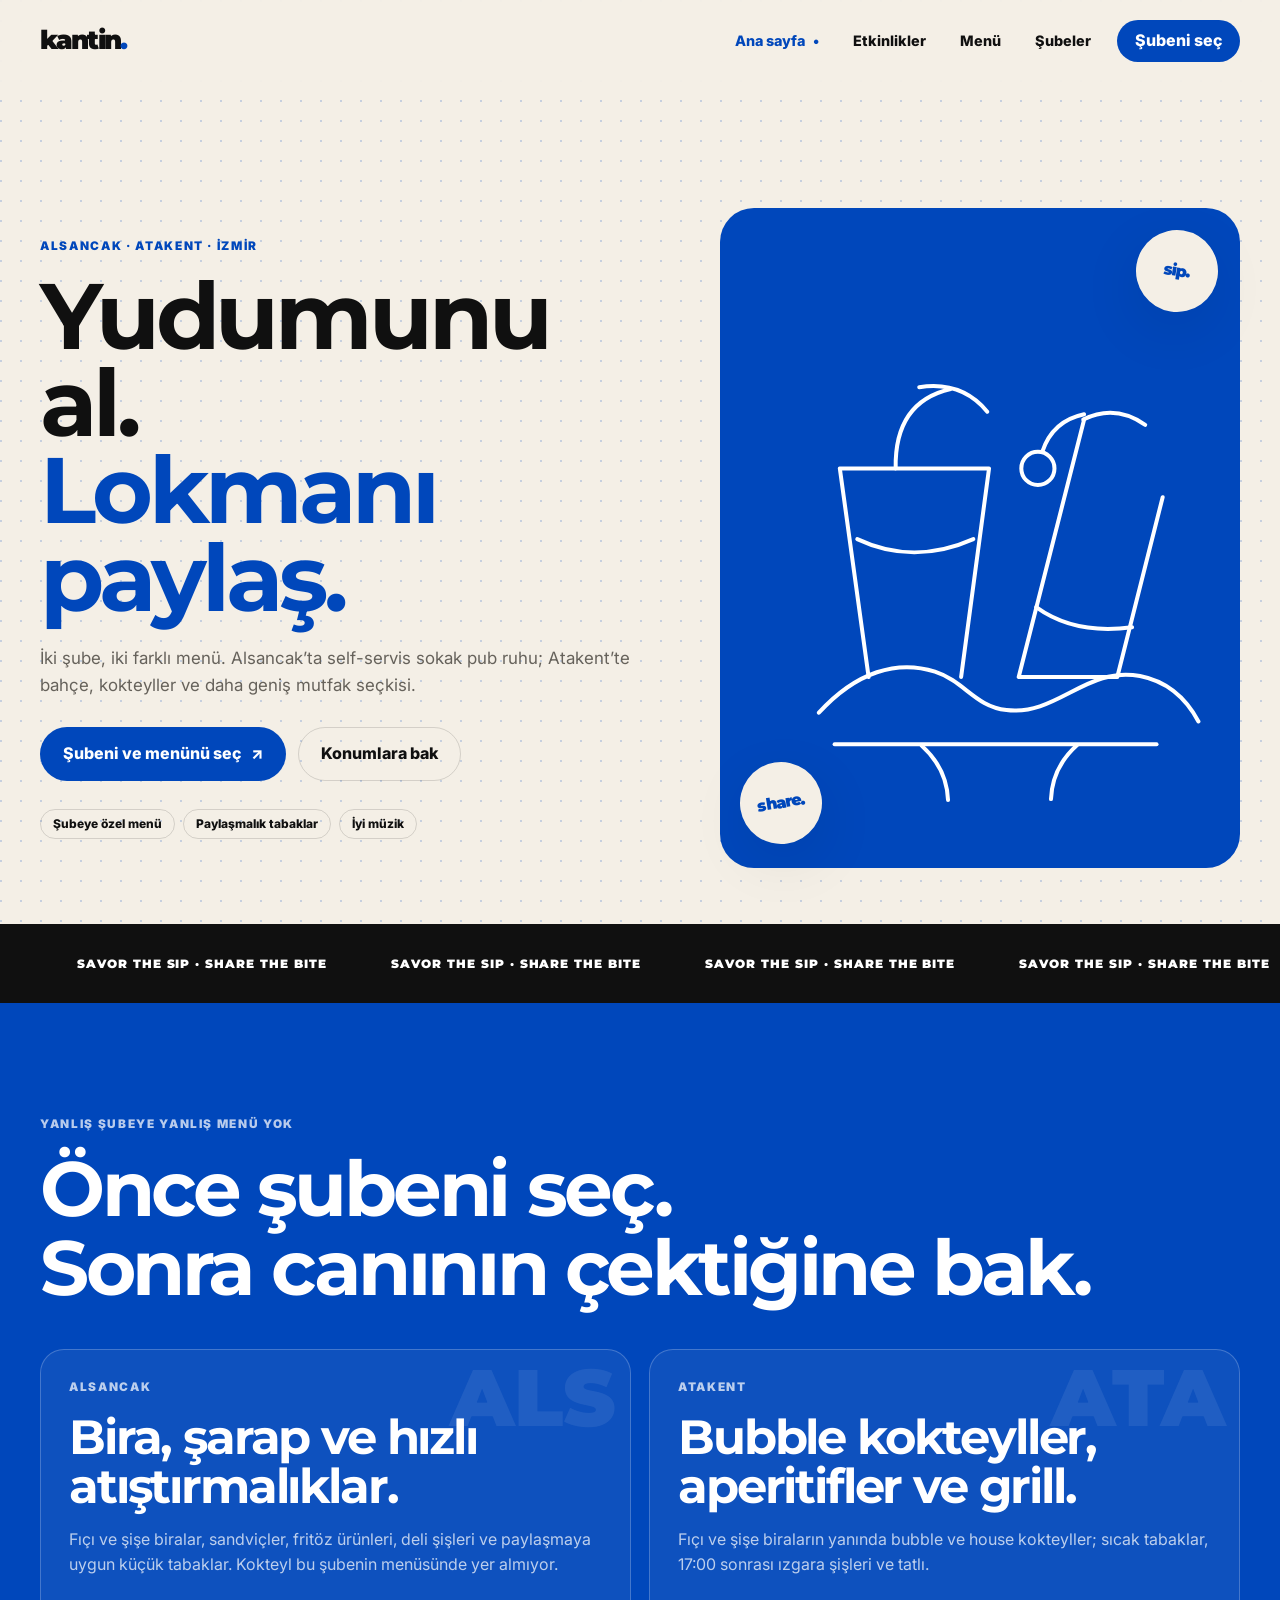
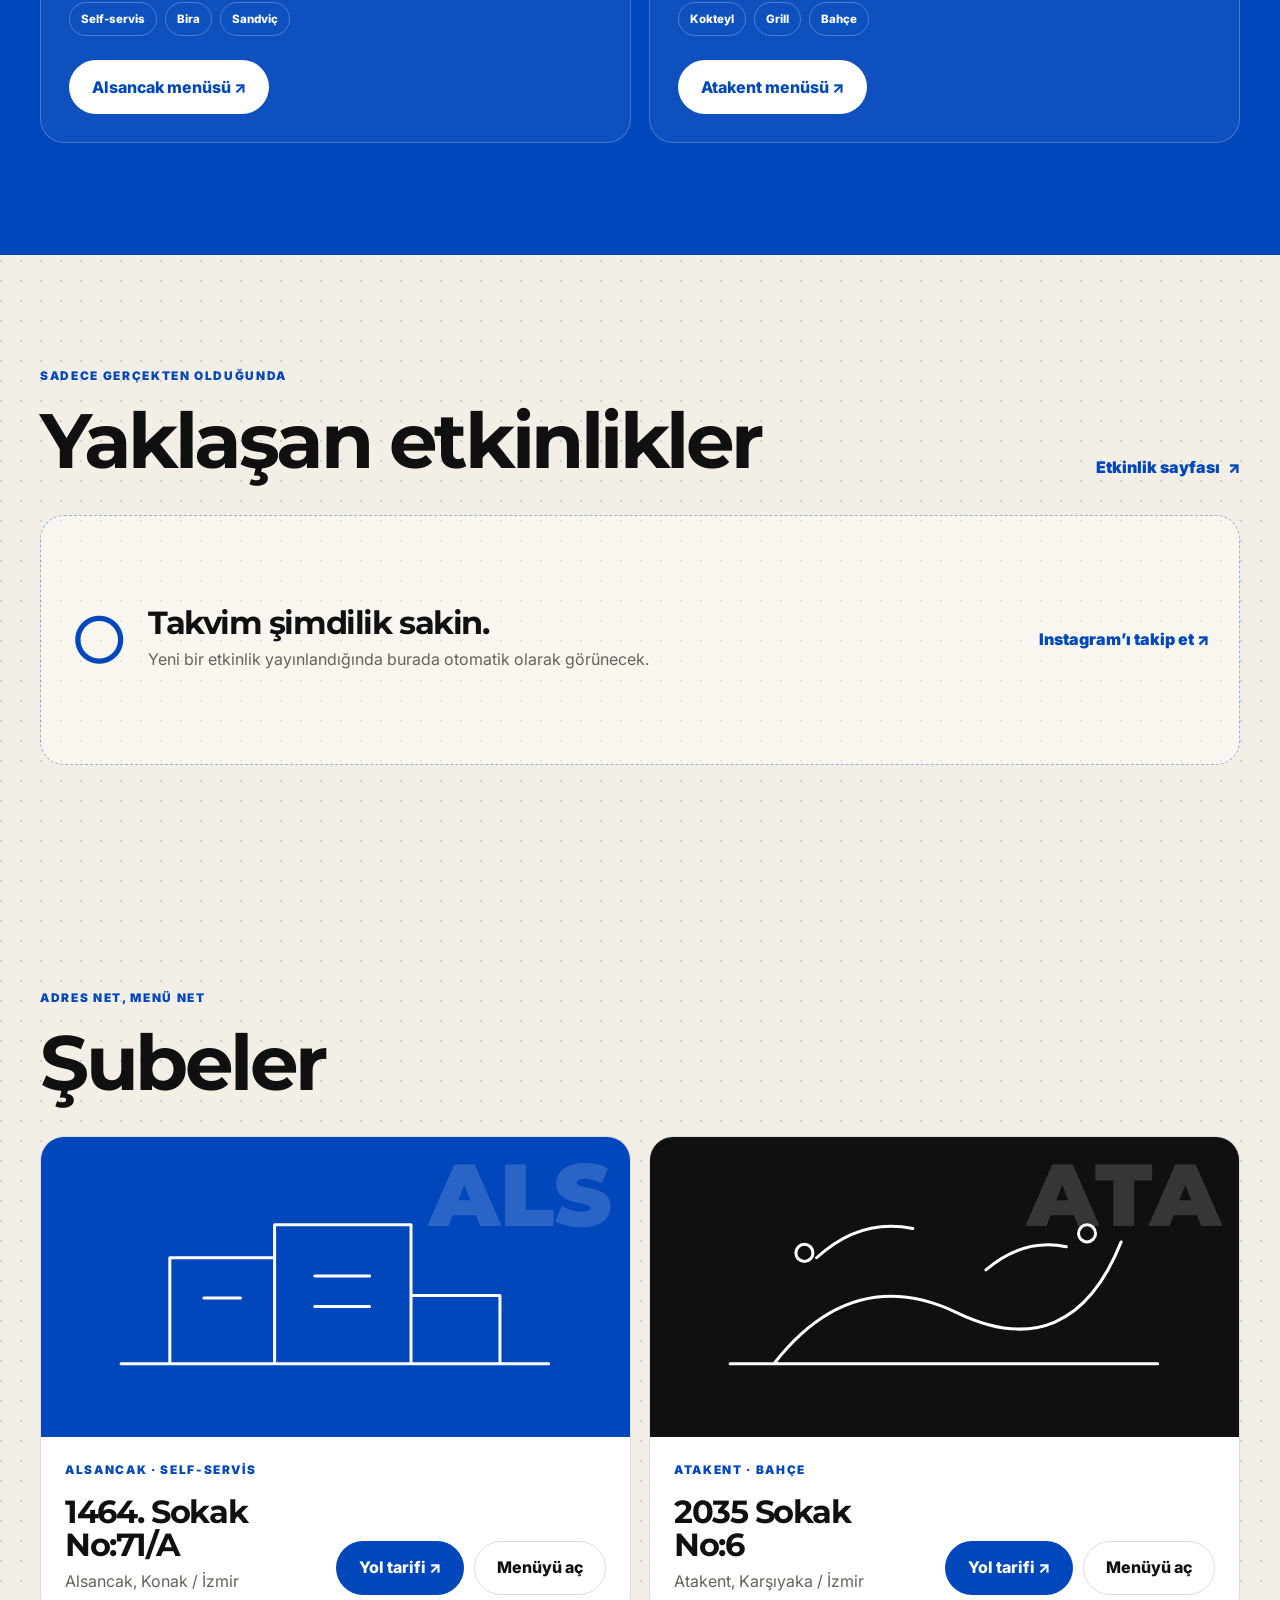
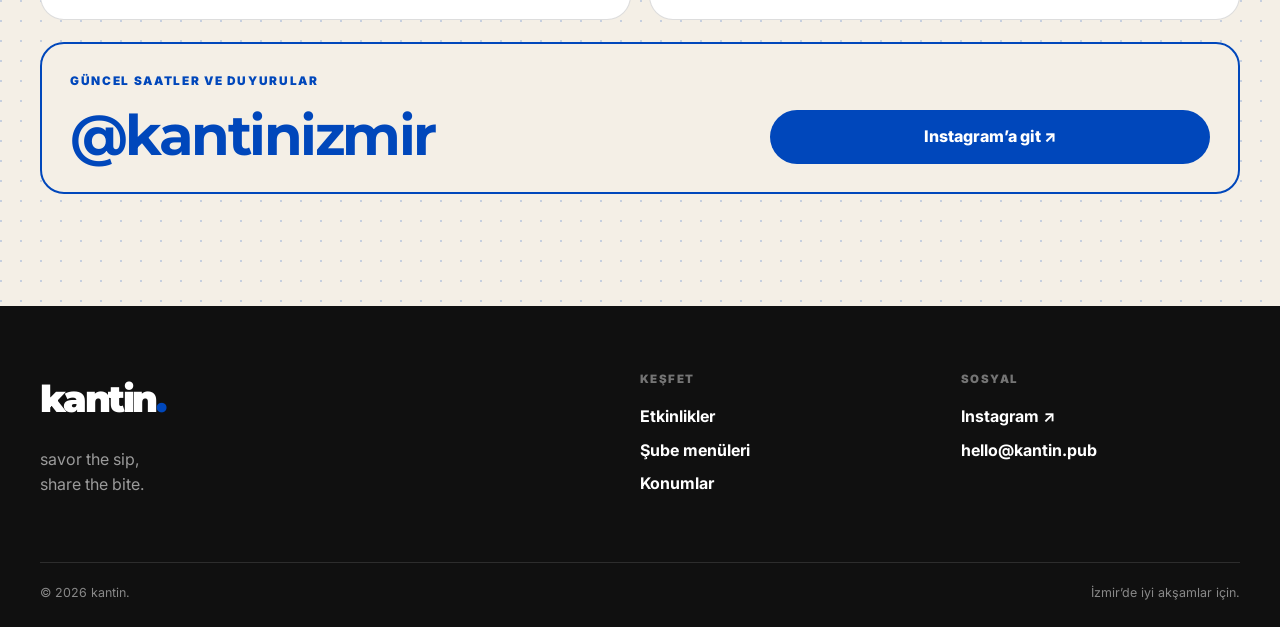
==== index.html @ 50222943 "Kantin Website" ====
<!doctype html>
<html lang="tr">
<head>
  <meta charset="utf-8">
  <meta name="viewport" content="width=device-width, initial-scale=1">
  <meta name="description" content="Kantin. Alsancak ve Atakent şubeleri, şubeye özel menüler ve yaklaşan etkinlikler.">
  <meta name="theme-color" content="#0047BB">
  <title>kantin. — savor the sip, share the bite</title>
  <link rel="icon" href="assets/img/favicon.svg" type="image/svg+xml">
  <link rel="preconnect" href="https://fonts.googleapis.com">
  <link rel="preconnect" href="https://fonts.gstatic.com" crossorigin>
  <link href="https://fonts.googleapis.com/css2?family=Inter:wght@400;500;600;700;800;900&family=Montserrat:wght@700;800;900&display=swap" rel="stylesheet">
  <link rel="stylesheet" href="assets/css/style.css?v=6-final-2">
  <script src="assets/js/main.js?v=6-final-2" defer></script>
  <script type="module" src="assets/js/events-public.js?v=6-final-2"></script>
</head>
<body>
  <a class="skip-link" href="#main">İçeriğe geç</a>
  <header class="site-header" data-header>
    <div class="container nav-wrap">
      <a class="brand" href="index.html" aria-label="Kantin ana sayfa">kantin<span>.</span></a>
      <button class="nav-toggle" type="button" aria-expanded="false" aria-controls="site-nav" aria-label="Menüyü aç" data-nav-toggle>
        <span></span><span></span><span></span>
      </button>
      <nav class="site-nav" id="site-nav" aria-label="Ana navigasyon" data-nav>
        <a class="active" href="index.html">Ana sayfa</a>
        <a href="events.html">Etkinlikler</a>
        <a href="menu.html">Menü</a>
        <a href="index.html#subeler">Şubeler</a>
        <a class="nav-cta" href="menu.html">Şubeni seç</a>
      </nav>
    </div>
  </header>

  <main id="main">
    <section class="hero dotted-paper">
      <div class="container hero-grid">
        <div class="hero-copy reveal">
          <p class="eyebrow">Alsancak · Atakent · İzmir</p>
          <h1>Yudumunu al.<br><span>Lokmanı paylaş.</span></h1>
          <p class="hero-lead">
            İki şube, iki farklı menü. Alsancak’ta self-servis sokak pub ruhu;
            Atakent’te bahçe, kokteyller ve daha geniş mutfak seçkisi.
          </p>
          <div class="hero-actions">
            <a class="button button-primary" href="menu.html">Şubeni ve menünü seç <span aria-hidden="true">↗</span></a>
            <a class="button button-ghost" href="#subeler">Konumlara bak</a>
          </div>
          <div class="hero-meta" aria-label="Kantin özellikleri">
            <span>Şubeye özel menü</span>
            <span>Paylaşmalık tabaklar</span>
            <span>İyi müzik</span>
          </div>
        </div>

        <div class="hero-art reveal reveal-delay-1" aria-hidden="true">
          <div class="hero-sticker sticker-top">sip.</div>
          <svg class="hero-illustration" viewBox="0 0 560 620">
            <path d="M95 484c43-47 90-61 133-47 34 11 46 40 82 44 58 7 92-51 153-39 31 6 53 26 67 52" />
            <path d="M152 443 119 204h171l-32 239" />
            <path d="M139 285c42 20 88 20 133 0" />
            <path d="M183 204c-1-51 20-81 63-91" />
            <path d="M210 111c32-5 58 4 78 28" />
            <path d="m399 148-75 295h113l52-206" />
            <path d="M344 363c29 21 66 29 110 23" />
            <path d="M398 148c24-12 48-10 71 6" />
            <path d="M113 520h369" />
            <path d="M213 522c19 17 29 38 30 62M391 521c-19 17-29 38-30 62" />
            <circle cx="346" cy="204" r="19" />
            <path d="M351 185c8-24 24-38 48-43" />
          </svg>
          <div class="hero-sticker sticker-bottom">share.</div>
        </div>
      </div>

      <div class="marquee" aria-hidden="true">
        <div class="marquee-track">
          <div class="marquee-group">
            <span>SAVOR THE SIP · SHARE THE BITE</span>
            <span>SAVOR THE SIP · SHARE THE BITE</span>
            <span>SAVOR THE SIP · SHARE THE BITE</span>
            <span>SAVOR THE SIP · SHARE THE BITE</span>
          </div>
          <div class="marquee-group">
            <span>SAVOR THE SIP · SHARE THE BITE</span>
            <span>SAVOR THE SIP · SHARE THE BITE</span>
            <span>SAVOR THE SIP · SHARE THE BITE</span>
            <span>SAVOR THE SIP · SHARE THE BITE</span>
          </div>
        </div>
      </div>
    </section>

    <section class="section section-blue">
      <div class="container">
        <div class="section-heading reveal branch-menu-heading">
          <p class="eyebrow eyebrow-light">Yanlış şubeye yanlış menü yok</p>
          <h2>Önce şubeni seç.<br>Sonra canının çektiğine bak.</h2>
        </div>

        <div class="home-menu-branches">
          <article class="home-menu-branch reveal">
            <div class="home-menu-code">ALS</div>
            <p class="eyebrow eyebrow-light">Alsancak</p>
            <h3>Bira, şarap ve hızlı atıştırmalıklar.</h3>
            <p>
              Fıçı ve şişe biralar, sandviçler, fritöz ürünleri, deli şişleri ve
              paylaşmaya uygun küçük tabaklar. Kokteyl bu şubenin menüsünde yer almıyor.
            </p>
            <div class="home-menu-tags">
              <span>Self-servis</span><span>Bira</span><span>Sandviç</span>
            </div>
            <a class="button button-white" href="menu.html?sube=alsancak">Alsancak menüsü ↗</a>
          </article>

          <article class="home-menu-branch reveal reveal-delay-1">
            <div class="home-menu-code">ATA</div>
            <p class="eyebrow eyebrow-light">Atakent</p>
            <h3>Bubble kokteyller, aperitifler ve grill.</h3>
            <p>
              Fıçı ve şişe biraların yanında bubble ve house kokteyller;
              sıcak tabaklar, 17:00 sonrası ızgara şişleri ve tatlı.
            </p>
            <div class="home-menu-tags">
              <span>Kokteyl</span><span>Grill</span><span>Bahçe</span>
            </div>
            <a class="button button-white" href="menu.html?sube=atakent">Atakent menüsü ↗</a>
          </article>
        </div>
      </div>
    </section>

    <section class="section" id="etkinlikler">
      <div class="container">
        <div class="section-header reveal">
          <div>
            <p class="eyebrow">Sadece gerçekten olduğunda</p>
            <h2>Yaklaşan etkinlikler</h2>
          </div>
          <a class="text-link" href="events.html">Etkinlik sayfası <span>↗</span></a>
        </div>

        <div class="event-grid dynamic-events-home" data-events-home aria-live="polite">
          <article class="event-empty-card">
            <span class="event-empty-icon">○</span>
            <div>
              <h3>Takvim şimdilik sakin.</h3>
              <p>Yeni bir etkinlik yayınlandığında burada otomatik olarak görünecek.</p>
            </div>
            <a class="text-link" href="https://www.instagram.com/kantinizmir/" target="_blank" rel="noopener">Instagram’ı takip et ↗</a>
          </article>
        </div>
      </div>
    </section>

    <section class="section dotted-paper" id="subeler">
      <div class="container">
        <div class="section-header reveal">
          <div>
            <p class="eyebrow">Adres net, menü net</p>
            <h2>Şubeler</h2>
          </div>
        </div>

        <div class="branch-grid">
          <article class="branch-card reveal">
            <div class="branch-visual branch-alsancak" aria-hidden="true">
              <span>ALS</span>
              <svg viewBox="0 0 420 220">
                <path d="M34 173h351M74 173V86h86v87M160 173V59h112v114M272 173v-56h73v56M193 101h45M193 126h45M102 119h30" />
              </svg>
            </div>
            <div class="branch-content branch-content-v3">
              <div>
                <p class="eyebrow">Alsancak · Self-servis</p>
                <h3>1464. Sokak No:71/A</h3>
                <p>Alsancak, Konak / İzmir</p>
              </div>
              <div class="branch-actions">
                <a class="button button-primary" href="https://www.google.com/maps/search/?api=1&query=Kantin+Izmir+1464+Sokak+71A+Alsancak+Konak+Izmir" target="_blank" rel="noopener">Yol tarifi ↗</a>
                <a class="button button-ghost" href="menu.html?sube=alsancak">Menüyü aç</a>
              </div>
            </div>
          </article>

          <article class="branch-card reveal reveal-delay-1">
            <div class="branch-visual branch-atakent" aria-hidden="true">
              <span>ATA</span>
              <svg viewBox="0 0 420 220">
                <path d="M34 173h351M70 173c43-55 93-69 150-42 62 30 108 10 135-58M105 86c24-22 50-30 79-24M244 96c20-17 42-24 66-19" />
                <circle cx="95" cy="82" r="7" />
                <circle cx="327" cy="66" r="7" />
              </svg>
            </div>
            <div class="branch-content branch-content-v3">
              <div>
                <p class="eyebrow">Atakent · Bahçe</p>
                <h3>2035 Sokak No:6</h3>
                <p>Atakent, Karşıyaka / İzmir</p>
              </div>
              <div class="branch-actions">
                <a class="button button-primary" href="https://www.google.com/maps/search/?api=1&query=Kantin+Atakent+2035+Sokak+6+Atakent+Karsiyaka+Izmir" target="_blank" rel="noopener">Yol tarifi ↗</a>
                <a class="button button-ghost" href="menu.html?sube=atakent">Menüyü aç</a>
              </div>
            </div>
          </article>
        </div>

        <div class="instagram-strip reveal">
          <div>
            <p class="eyebrow">Güncel saatler ve duyurular</p>
            <h3>@kantinizmir</h3>
          </div>
          <a class="button button-primary" href="https://www.instagram.com/kantinizmir/" target="_blank" rel="noopener">Instagram’a git ↗</a>
        </div>
      </div>
    </section>
  </main>

  <footer class="site-footer">
    <div class="container footer-grid">
      <div>
        <a class="brand footer-brand" href="index.html">kantin<span>.</span></a>
        <p>savor the sip,<br>share the bite.</p>
      </div>
      <div class="footer-links">
        <p class="footer-label">Keşfet</p>
        <a href="events.html">Etkinlikler</a>
        <a href="menu.html">Şube menüleri</a>
        <a href="index.html#subeler">Konumlar</a>
      </div>
      <div class="footer-links">
        <p class="footer-label">Sosyal</p>
        <a href="https://www.instagram.com/kantinizmir/" target="_blank" rel="noopener">Instagram ↗</a>
        <a href="mailto:hello@kantin.pub">hello@kantin.pub</a>
      </div>
    </div>
    <div class="container footer-bottom">
      <span>© <span data-year></span> kantin.</span>
      <span>İzmir’de iyi akşamlar için.</span>
    </div>
  </footer>
</body>
</html>
---- assets/css/style.css ----
/* =========================================================
 kantin. — mobile-first static website
 Palette: #0047BB / #F4EFE6 / #FFFFFF
 ========================================================= */

:root {
  --blue: #0047bb;
  --blue-dark: #00348a;
  --cream: #f4efe6;
  --white: #ffffff;
  --ink: #101010;
  --muted: #66625b;
  --line: rgba(16, 16, 16, 0.14);
  --radius-sm: 14px;
  --radius-md: 24px;
  --radius-lg: 34px;
  --shadow: 0 18px 60px rgba(16, 16, 16, 0.08);
  --container: 1200px;
  --header-height: 72px;
  --ease: cubic-bezier(.2, .8, .2, 1);
}

*,
*::before,
*::after {
  box-sizing: border-box;
}

html {
  scroll-behavior: smooth;
  scroll-padding-top: calc(var(--header-height) + 30px);
}

body {
  margin: 0;
  min-width: 320px;
  background: var(--cream);
  color: var(--ink);
  font-family: "Inter", system-ui, -apple-system, BlinkMacSystemFont, "Segoe UI", sans-serif;
  font-size: 16px;
  line-height: 1.6;
  -webkit-font-smoothing: antialiased;
  text-rendering: optimizeLegibility;
}

body.nav-open {
  overflow: hidden;
}

::selection {
  color: var(--white);
  background: var(--blue);
}

img,
svg {
  display: block;
  max-width: 100%;
}

a {
  color: inherit;
  text-decoration: none;
}

button,
input,
textarea,
select {
  font: inherit;
}

button,
a {
  -webkit-tap-highlight-color: transparent;
}

button {
  border: 0;
}

h1,
h2,
h3,
p {
  margin-top: 0;
}

h1,
h2,
h3 {
  font-family: "Montserrat", "Inter", sans-serif;
  line-height: 1.02;
  letter-spacing: -0.045em;
}

h1 {
  font-size: clamp(3.35rem, 16vw, 8rem);
}

h2 {
  font-size: clamp(2.25rem, 9vw, 4.8rem);
}

h3 {
  font-size: clamp(1.25rem, 5vw, 2rem);
}

.container {
  width: min(100% - 32px, var(--container));
  margin-inline: auto;
}

.section {
  padding: 88px 0;
}

.eyebrow {
  margin-bottom: 16px;
  color: var(--blue);
  font-size: 0.74rem;
  font-weight: 900;
  letter-spacing: 0.14em;
  text-transform: uppercase;
}

.eyebrow-light {
  color: rgba(255, 255, 255, 0.72);
}

.skip-link {
  position: fixed;
  top: 12px;
  left: 12px;
  z-index: 9999;
  padding: 10px 14px;
  border-radius: 8px;
  background: var(--white);
  color: var(--blue);
  font-weight: 800;
  transform: translateY(-160%);
}

.skip-link:focus {
  transform: translateY(0);
}

/* Header */
.site-header {
  position: sticky;
  top: 0;
  z-index: 1000;
  height: var(--header-height);
  background: rgba(244, 239, 230, 0.9);
  border-bottom: 1px solid transparent;
  backdrop-filter: blur(18px);
  transition: border-color 220ms ease, box-shadow 220ms ease;
}

.site-header.scrolled {
  border-bottom-color: var(--line);
  box-shadow: 0 10px 30px rgba(16, 16, 16, 0.04);
}

.nav-wrap {
  display: flex;
  align-items: center;
  justify-content: space-between;
  height: 100%;
}

.brand {
  position: relative;
  z-index: 1002;
  color: var(--ink);
  font-family: "Montserrat", sans-serif;
  font-size: 1.65rem;
  font-weight: 900;
  letter-spacing: -0.07em;
}

.brand span {
  color: var(--blue);
}

.nav-toggle {
  position: relative;
  z-index: 1002;
  display: grid;
  width: 48px;
  height: 48px;
  place-content: center;
  gap: 5px;
  border-radius: 999px;
  background: var(--blue);
  cursor: pointer;
}

.nav-toggle span {
  width: 19px;
  height: 2px;
  background: var(--white);
  transition: transform 260ms var(--ease), opacity 180ms ease;
}

.nav-toggle[aria-expanded="true"] span:nth-child(1) {
  transform: translateY(7px) rotate(45deg);
}

.nav-toggle[aria-expanded="true"] span:nth-child(2) {
  opacity: 0;
}

.nav-toggle[aria-expanded="true"] span:nth-child(3) {
  transform: translateY(-7px) rotate(-45deg);
}

.site-nav {
  position: fixed;
  inset: 0;
  z-index: 1001;
  display: flex;
  flex-direction: column;
  justify-content: center;
  gap: 12px;
  padding: 88px 24px 32px;
  background: var(--blue);
  color: var(--white);
  opacity: 0;
  pointer-events: none;
  transform: translateY(-14px);
  transition: opacity 260ms ease, transform 300ms var(--ease);
}

.site-nav.open {
  opacity: 1;
  pointer-events: auto;
  transform: translateY(0);
}

.site-nav a {
  display: flex;
  min-height: 54px;
  align-items: center;
  justify-content: center;
  border-bottom: 1px solid rgba(255, 255, 255, 0.2);
  font-family: "Montserrat", sans-serif;
  font-size: clamp(1.6rem, 8vw, 2.8rem);
  font-weight: 800;
  letter-spacing: -0.04em;
}

.site-nav a.active::after {
  content: "•";
  margin-left: 8px;
}

.site-nav .nav-cta {
  margin-top: 16px;
  border: 1px solid rgba(255, 255, 255, 0.5);
  border-radius: 999px;
  font-family: "Inter", sans-serif;
  font-size: 1rem;
  letter-spacing: normal;
}

/* Buttons */
.button {
  display: inline-flex;
  min-height: 54px;
  align-items: center;
  justify-content: center;
  gap: 10px;
  padding: 0 22px;
  border: 1px solid transparent;
  border-radius: 999px;
  font-weight: 800;
  transition: transform 220ms var(--ease), background-color 220ms ease, color 220ms ease, border-color 220ms ease;
}

.button:active {
  transform: scale(0.98);
}

.button-primary {
  background: var(--blue);
  color: var(--white);
}

.button-primary:hover {
  background: var(--blue-dark);
  transform: translateY(-2px);
}

.button-ghost {
  border-color: var(--line);
  background: transparent;
}

.button-ghost:hover {
  border-color: var(--blue);
  color: var(--blue);
}

.button-white {
  background: var(--white);
  color: var(--blue);
}

.button-white:hover {
  transform: translateY(-2px);
}

/* Home hero */
.hero {
  overflow: hidden;
  padding: 48px 0 0;
}

.hero-grid {
  display: grid;
  gap: 44px;
  align-items: center;
}

.hero-copy h1 {
  max-width: 900px;
  margin-bottom: 24px;
  font-size: clamp(3.25rem, 9vw, 5.8rem);
  line-height: 0.94;
}

@media (max-width: 520px) {
  .hero-copy h1 {
    font-size: clamp(2.85rem, 13vw, 3.55rem);
  }
}

.hero-copy h1 span {
  color: var(--blue);
}

.hero-lead {
  max-width: 640px;
  margin-bottom: 28px;
  color: var(--muted);
  font-size: 1.06rem;
}

.hero-actions {
  display: grid;
  gap: 12px;
}

.hero-meta {
  display: flex;
  flex-wrap: wrap;
  gap: 8px;
  margin-top: 28px;
}

.hero-meta span,
.event-tags span {
  display: inline-flex;
  min-height: 30px;
  align-items: center;
  padding: 0 12px;
  border: 1px solid var(--line);
  border-radius: 999px;
  font-size: 0.75rem;
  font-weight: 800;
}

.hero-art {
  position: relative;
  min-height: 430px;
  border-radius: var(--radius-lg) var(--radius-lg) 0 0;
  background: var(--blue);
}

.hero-illustration {
  position: absolute;
  inset: 7% 3% 0;
  width: 94%;
  height: 93%;
  overflow: visible;
}

.hero-illustration path,
.hero-illustration circle {
  fill: none;
  stroke: var(--white);
  stroke-width: 4;
  stroke-linecap: round;
  stroke-linejoin: round;
  vector-effect: non-scaling-stroke;
}

.hero-sticker {
  position: absolute;
  z-index: 2;
  display: grid;
  width: 82px;
  height: 82px;
  place-items: center;
  border-radius: 50%;
  background: var(--cream);
  color: var(--blue);
  font-family: "Montserrat", sans-serif;
  font-weight: 900;
  letter-spacing: -0.05em;
  box-shadow: var(--shadow);
}

.sticker-top {
  top: 22px;
  right: 22px;
  transform: rotate(9deg);
}

.sticker-bottom {
  bottom: 24px;
  left: 20px;
  transform: rotate(-9deg);
}

.marquee {
  overflow: hidden;
  padding: 15px 0;
  background: var(--ink);
  color: var(--white);
}

.marquee-track {
  display: flex;
  width: max-content;
  animation: marquee 24s linear infinite;
}

.marquee span {
  white-space: nowrap;
  font-family: "Montserrat", sans-serif;
  font-size: 0.85rem;
  font-weight: 900;
  letter-spacing: 0.08em;
}

@keyframes marquee {
  to { transform: translateX(-25%); }
}

/* Blue steps section */
.section-blue {
  background: var(--blue);
  color: var(--white);
}

.section-blue h2 {
  margin-bottom: 0;
}

.split-feature {
  display: grid;
  gap: 48px;
}

.steps {
  display: grid;
  gap: 16px;
}

.step-card {
  min-height: 220px;
  padding: 24px;
  border: 1px solid rgba(255, 255, 255, 0.24);
  border-radius: var(--radius-md);
  background: rgba(255, 255, 255, 0.05);
}

.step-number {
  display: block;
  margin-bottom: 56px;
  color: rgba(255, 255, 255, 0.55);
  font-size: 0.76rem;
  font-weight: 900;
}

.step-card h3 {
  margin-bottom: 12px;
}

.step-card p {
  margin-bottom: 0;
  color: rgba(255, 255, 255, 0.7);
}

/* Section header */
.section-header {
  display: flex;
  align-items: end;
  justify-content: space-between;
  gap: 24px;
  margin-bottom: 34px;
}

.section-header h2 {
  margin-bottom: 0;
}

.text-link {
  display: inline-flex;
  align-items: center;
  gap: 8px;
  color: var(--blue);
  font-weight: 900;
}

.text-link span {
  transition: transform 220ms var(--ease);
}

.text-link:hover span {
  transform: translate(3px, -3px);
}

/* Events */
.event-grid {
  display: grid;
  gap: 16px;
}

.event-card {
  display: grid;
  grid-template-columns: 86px 1fr;
  min-height: 290px;
  overflow: hidden;
  border: 1px solid var(--line);
  border-radius: var(--radius-md);
  background: rgba(255, 255, 255, 0.5);
  transition: transform 240ms var(--ease), box-shadow 240ms ease;
}

.event-card:hover {
  transform: translateY(-4px);
  box-shadow: var(--shadow);
}

.event-date {
  display: flex;
  flex-direction: column;
  align-items: center;
  padding: 24px 12px;
  border-right: 1px solid var(--line);
  background: var(--white);
}

.event-date strong {
  color: var(--blue);
  font-family: "Montserrat", sans-serif;
  font-size: 2.5rem;
  line-height: 1;
}

.event-date span {
  margin-top: 6px;
  font-size: 0.72rem;
  font-weight: 900;
  letter-spacing: 0.1em;
}

.event-content {
  display: flex;
  flex-direction: column;
  padding: 24px 20px;
}

.event-content h3 {
  margin: 26px 0 12px;
}

.event-content p {
  margin-bottom: 24px;
  color: var(--muted);
}

.event-content > a {
  margin-top: auto;
  color: var(--blue);
  font-weight: 900;
}

/* Menu teaser */
.menu-teaser {
  background: var(--white);
}

.menu-teaser-grid {
  display: grid;
  gap: 46px;
  align-items: center;
}

.menu-teaser-copy h2 {
  margin-bottom: 20px;
}

.menu-teaser-copy > p:not(.eyebrow) {
  max-width: 620px;
  margin-bottom: 28px;
  color: var(--muted);
}

.menu-board {
  overflow: hidden;
  border: 2px solid var(--blue);
  border-radius: var(--radius-md);
  background: var(--cream);
  transform: rotate(-1deg);
  box-shadow: 14px 16px 0 var(--blue);
}

.menu-board-head,
.menu-board-row {
  display: flex;
  justify-content: space-between;
  gap: 18px;
  padding: 18px;
}

.menu-board-head {
  background: var(--blue);
  color: var(--white);
  font-size: 0.76rem;
  font-weight: 900;
  letter-spacing: 0.08em;
  text-transform: uppercase;
}

.menu-board-row {
  align-items: start;
  border-bottom: 1px solid rgba(0, 71, 187, 0.2);
}

.menu-board-row:last-child {
  border-bottom: 0;
}

.menu-board-row strong,
.menu-board-row span {
  display: block;
}

.menu-board-row strong {
  margin-bottom: 3px;
}

.menu-board-row span {
  color: var(--muted);
  font-size: 0.78rem;
}

.menu-board-row b {
  color: var(--blue);
  white-space: nowrap;
}

/* Branches */
.branch-grid {
  display: grid;
  gap: 18px;
}

.branch-card {
  overflow: hidden;
  border: 1px solid var(--line);
  border-radius: var(--radius-md);
  background: var(--white);
}

.branch-visual {
  position: relative;
  min-height: 220px;
  overflow: hidden;
  background: var(--blue);
}

.branch-visual > span {
  position: absolute;
  top: 14px;
  right: 18px;
  color: rgba(255, 255, 255, 0.16);
  font-family: "Montserrat", sans-serif;
  font-size: 5.5rem;
  font-weight: 900;
  line-height: 1;
}

.branch-visual svg {
  position: absolute;
  inset: 16px;
  width: calc(100% - 32px);
  height: calc(100% - 32px);
}

.branch-visual path,
.branch-visual circle {
  fill: none;
  stroke: var(--white);
  stroke-width: 3;
  stroke-linecap: round;
  stroke-linejoin: round;
  vector-effect: non-scaling-stroke;
}

.branch-atakent {
  background: var(--ink);
}

.branch-content {
  display: grid;
  gap: 26px;
  padding: 24px;
}

.branch-content h3 {
  margin-bottom: 0;
}

.branch-content > p {
  margin-bottom: 0;
  color: var(--muted);
}

/* CTA + Footer */
.cta-band,
.event-note {
  padding: 88px 0;
  background: var(--blue);
  color: var(--white);
}

.cta-band-inner,
.event-note-inner {
  text-align: center;
}

.cta-band-inner > p,
.event-note-inner > p {
  margin-bottom: 14px;
  font-size: 0.76rem;
  font-weight: 900;
  letter-spacing: 0.14em;
  text-transform: uppercase;
}

.cta-band h2,
.event-note h2 {
  margin-bottom: 28px;
}

.site-footer {
  padding: 64px 0 24px;
  background: var(--ink);
  color: var(--white);
}

.footer-grid {
  display: grid;
  gap: 42px;
}

.footer-brand {
  display: inline-block;
  margin-bottom: 18px;
  color: var(--white);
  font-size: 2.3rem;
}

.footer-grid p {
  color: rgba(255, 255, 255, 0.58);
}

.footer-links {
  display: flex;
  flex-direction: column;
  align-items: start;
  gap: 8px;
}

.footer-label {
  margin-bottom: 8px;
  color: rgba(255, 255, 255, 0.42) !important;
  font-size: 0.72rem;
  font-weight: 900;
  letter-spacing: 0.12em;
  text-transform: uppercase;
}

.footer-links a {
  font-weight: 700;
}

.footer-links a:hover {
  color: #9dbdff;
}

.footer-bottom {
  display: flex;
  flex-direction: column;
  gap: 6px;
  margin-top: 48px;
  padding-top: 20px;
  border-top: 1px solid rgba(255, 255, 255, 0.12);
  color: rgba(255, 255, 255, 0.5);
  font-size: 0.78rem;
}

/* Shared page hero */
.page-hero {
  overflow: hidden;
  padding: 56px 0 72px;
}

.page-hero-grid {
  display: grid;
  gap: 38px;
  align-items: center;
}

.page-hero h1 {
  margin-bottom: 22px;
}

.page-hero h1 span {
  color: var(--blue);
}

.page-hero p:not(.eyebrow) {
  max-width: 620px;
  margin-bottom: 0;
  color: var(--muted);
  font-size: 1.08rem;
}

.page-hero-mark {
  position: relative;
  min-height: 300px;
  border-radius: var(--radius-lg);
  background: var(--blue);
  color: var(--white);
}

.page-hero-mark > span {
  position: absolute;
  top: 18px;
  right: 20px;
  font-family: "Montserrat", sans-serif;
  font-size: 0.78rem;
  font-weight: 900;
  letter-spacing: 0.1em;
}

.page-hero-mark svg {
  position: absolute;
  inset: 8%;
  width: 84%;
  height: 84%;
}

.page-hero-mark path,
.page-hero-mark rect,
.page-hero-mark circle {
  fill: none;
  stroke: var(--white);
  stroke-width: 4;
  stroke-linecap: round;
  stroke-linejoin: round;
  vector-effect: non-scaling-stroke;
}

/* Events page */
.events-page {
  padding-top: 40px;
}

.filter-bar {
  position: sticky;
  top: calc(var(--header-height) + 10px);
  z-index: 20;
  display: flex;
  gap: 8px;
  overflow-x: auto;
  margin-bottom: 28px;
  padding: 8px;
  border: 1px solid var(--line);
  border-radius: 999px;
  background: rgba(244, 239, 230, 0.9);
  backdrop-filter: blur(16px);
  scrollbar-width: none;
}

.filter-bar::-webkit-scrollbar {
  display: none;
}

.filter-button {
  min-width: max-content;
  min-height: 44px;
  padding: 0 18px;
  border-radius: 999px;
  background: transparent;
  color: var(--muted);
  font-weight: 800;
  cursor: pointer;
}

.filter-button.active {
  background: var(--blue);
  color: var(--white);
}

.event-list {
  display: grid;
  gap: 16px;
}

.event-list-card {
  display: grid;
  overflow: hidden;
  border: 1px solid var(--line);
  border-radius: var(--radius-md);
  background: rgba(255, 255, 255, 0.52);
}

.event-list-card[hidden] {
  display: none;
}

.event-list-date {
  display: grid;
  grid-template-columns: auto 1fr auto;
  align-items: center;
  gap: 12px;
  padding: 18px 20px;
  background: var(--blue);
  color: var(--white);
}

.event-list-date span,
.event-list-date small {
  font-size: 0.74rem;
  font-weight: 900;
  letter-spacing: 0.08em;
  text-transform: uppercase;
}

.event-list-date strong {
  font-family: "Montserrat", sans-serif;
  font-size: 2.5rem;
  line-height: 1;
}

.event-list-date small {
  justify-self: end;
}

.event-list-body {
  padding: 24px 20px;
}

.event-list-body h2 {
  margin: 22px 0 16px;
  font-size: clamp(1.65rem, 7vw, 3rem);
}

.event-list-body > p {
  margin-bottom: 28px;
  color: var(--muted);
}

.event-list-footer {
  display: flex;
  flex-direction: column;
  gap: 14px;
  padding-top: 20px;
  border-top: 1px solid var(--line);
}

.event-list-footer > span {
  color: var(--muted);
  font-size: 0.8rem;
  font-weight: 700;
}

.calendar-button {
  min-height: 48px;
  padding: 0 18px;
  border-radius: 999px;
  background: var(--blue);
  color: var(--white);
  font-weight: 900;
  cursor: pointer;
}

.empty-state {
  padding: 50px 20px;
  border: 1px dashed var(--line);
  border-radius: var(--radius-md);
  color: var(--muted);
  text-align: center;
}

.toast {
  position: fixed;
  right: 16px;
  bottom: 16px;
  z-index: 2000;
  max-width: calc(100% - 32px);
  padding: 14px 18px;
  border-radius: 999px;
  background: var(--ink);
  color: var(--white);
  font-weight: 800;
  opacity: 0;
  pointer-events: none;
  transform: translateY(16px);
  transition: opacity 220ms ease, transform 240ms var(--ease);
}

.toast.show {
  opacity: 1;
  transform: translateY(0);
}

/* Menu page */
.menu-page {
  padding-bottom: 88px;
}

.menu-nav-wrap {
  position: sticky;
  top: var(--header-height);
  z-index: 30;
  border-block: 1px solid var(--line);
  background: rgba(244, 239, 230, 0.92);
  backdrop-filter: blur(18px);
}

.menu-nav {
  display: flex;
  gap: 6px;
  overflow-x: auto;
  padding-block: 10px;
  scrollbar-width: none;
}

.menu-nav::-webkit-scrollbar {
  display: none;
}

.menu-nav a {
  min-width: max-content;
  padding: 10px 16px;
  border-radius: 999px;
  color: var(--muted);
  font-size: 0.86rem;
  font-weight: 800;
}

.menu-nav a:hover,
.menu-nav a.active {
  background: var(--blue);
  color: var(--white);
}

.menu-layout {
  display: grid;
  gap: 54px;
  padding-top: 56px;
}

.menu-aside h2 {
  margin-bottom: 18px;
}

.menu-aside > p:not(.eyebrow) {
  color: var(--muted);
}

.menu-legend {
  display: flex;
  flex-wrap: wrap;
  gap: 12px;
  margin-top: 24px;
}

.menu-legend span {
  display: inline-flex;
  align-items: center;
  gap: 7px;
  font-size: 0.8rem;
  font-weight: 800;
}

.menu-legend i,
.food-mark {
  display: inline-grid;
  min-width: 26px;
  height: 26px;
  place-items: center;
  padding: 0 5px;
  border-radius: 50%;
  background: var(--blue);
  color: var(--white);
  font-family: "Inter", sans-serif;
  font-size: 0.68rem;
  font-style: normal;
  font-weight: 900;
  letter-spacing: 0;
  vertical-align: middle;
}

.menu-sections {
  display: grid;
  gap: 74px;
}

.menu-category {
  scroll-margin-top: calc(var(--header-height) + 90px);
}

.menu-category-head {
  display: grid;
  gap: 12px;
  margin-bottom: 24px;
  padding-bottom: 22px;
  border-bottom: 2px solid var(--blue);
}

.menu-category-head h2 {
  margin-bottom: 0;
}

.menu-category-head p:last-child {
  margin-bottom: 0;
  color: var(--muted);
}

.menu-items {
  display: grid;
}

.menu-item {
  display: grid;
  grid-template-columns: 1fr auto;
  gap: 18px;
  padding: 22px 0;
  border-bottom: 1px solid var(--line);
}

.menu-item h3 {
  margin-bottom: 7px;
  font-family: "Inter", sans-serif;
  font-size: 1.08rem;
  letter-spacing: -0.025em;
}

.menu-item p {
  margin-bottom: 0;
  color: var(--muted);
  font-size: 0.84rem;
}

.menu-item > span {
  color: var(--blue);
  font-weight: 900;
  white-space: nowrap;
}

.menu-disclaimer {
  padding: 20px;
  border: 1px dashed var(--line);
  border-radius: var(--radius-sm);
  color: var(--muted);
  font-size: 0.82rem;
}

.menu-disclaimer p {
  margin-bottom: 0;
}

/* Reveal animations */
.reveal {
  opacity: 1;
  transform: none;
  transition: opacity 700ms var(--ease), transform 700ms var(--ease);
}

/* JavaScript bu sınıfı yalnızca ekran dışında kalan öğelere ekler.
 JavaScript yüklenmezse içerik görünmez durumda kalmaz. */
.reveal.reveal-pending {
  opacity: 0;
  transform: translateY(22px);
}

.reveal.reveal-pending.is-visible,
.reveal.is-visible {
  opacity: 1;
  transform: translateY(0);
}

.reveal-delay-1 {
  transition-delay: 100ms;
}

.reveal-delay-2 {
  transition-delay: 200ms;
}

/* Accessibility */
:focus-visible {
  outline: 3px solid #80aaff;
  outline-offset: 3px;
}

@media (prefers-reduced-motion: reduce) {
  *,
  *::before,
  *::after {
    scroll-behavior: auto !important;
    animation-duration: 0.01ms !important;
    animation-iteration-count: 1 !important;
    transition-duration: 0.01ms !important;
  }

  .reveal {
    opacity: 1;
    transform: none;
  }
}

/* Tablet */
@media (min-width: 720px) {
  :root {
    --header-height: 82px;
  }

  .container {
    width: min(100% - 56px, var(--container));
  }

  .section {
    padding: 112px 0;
  }

  .hero {
    padding-top: 70px;
  }

  .hero-actions {
    display: flex;
    flex-wrap: wrap;
  }

  .hero-art {
    min-height: 580px;
  }

  .steps {
    grid-template-columns: repeat(3, 1fr);
  }

  .event-grid {
    grid-template-columns: repeat(2, 1fr);
  }

  .event-featured {
    grid-column: span 2;
  }

  .menu-teaser-grid,
  .page-hero-grid {
    grid-template-columns: 1fr 0.9fr;
  }

  .branch-grid {
    grid-template-columns: repeat(2, 1fr);
  }

  .footer-grid {
    grid-template-columns: 1.4fr 0.7fr 0.7fr;
  }

  .footer-bottom {
    flex-direction: row;
    justify-content: space-between;
  }

  .event-list-card {
    grid-template-columns: 150px 1fr;
  }

  .event-list-date {
    grid-template-columns: 1fr;
    align-content: start;
    justify-items: center;
    padding: 30px 20px;
  }

  .event-list-date strong {
    font-size: 4.5rem;
  }

  .event-list-date small {
    justify-self: center;
  }

  .event-list-body {
    padding: 34px;
  }

  .event-list-footer {
    flex-direction: row;
    align-items: center;
    justify-content: space-between;
  }

  .menu-category-head {
    grid-template-columns: 1fr 0.7fr;
    align-items: end;
  }
}

/* Desktop */
@media (min-width: 1024px) {
  .nav-toggle {
    display: none;
  }

  .site-nav {
    position: static;
    display: flex;
    flex-direction: row;
    align-items: center;
    gap: 6px;
    padding: 0;
    background: transparent;
    color: var(--ink);
    opacity: 1;
    pointer-events: auto;
    transform: none;
  }

  .site-nav a {
    min-height: 42px;
    padding: 0 14px;
    border: 0;
    border-radius: 999px;
    font-family: "Inter", sans-serif;
    font-size: 0.9rem;
    font-weight: 800;
    letter-spacing: normal;
  }

  .site-nav a:hover,
  .site-nav a.active {
    color: var(--blue);
  }

  .site-nav .nav-cta {
    margin: 0 0 0 6px;
    padding-inline: 18px;
    border: 0;
    background: var(--blue);
    color: var(--white);
  }

  .site-nav .nav-cta:hover {
    background: var(--blue-dark);
    color: var(--white);
  }

  .hero-grid {
    grid-template-columns: 1.08fr 0.92fr;
    gap: 70px;
    min-height: calc(100vh - var(--header-height) - 46px);
  }

  .hero-art {
    min-height: 660px;
    border-radius: var(--radius-lg);
  }

  .split-feature {
    grid-template-columns: 0.75fr 1.25fr;
    align-items: start;
    gap: 80px;
  }

  .event-grid {
    grid-template-columns: repeat(3, 1fr);
  }

  .event-featured {
    grid-column: auto;
  }

  .event-card {
    grid-template-columns: 92px 1fr;
    min-height: 380px;
  }

  .menu-teaser-grid {
    grid-template-columns: 0.9fr 1.1fr;
    gap: 100px;
  }

  .branch-content {
    grid-template-columns: 1fr auto;
    align-items: end;
  }

  .branch-content > p {
    text-align: right;
  }

  .branch-content .text-link {
    grid-column: 1 / -1;
  }

  .page-hero {
    padding: 86px 0 104px;
  }

  .page-hero-grid {
    grid-template-columns: 1.15fr 0.85fr;
    gap: 90px;
  }

  .page-hero-mark {
    min-height: 420px;
  }

  .menu-layout {
    grid-template-columns: 320px 1fr;
    gap: 90px;
    align-items: start;
  }

  .menu-aside {
    position: sticky;
    top: calc(var(--header-height) + 95px);
  }
}

/* Large desktop */
@media (min-width: 1280px) {
  .event-card {
    grid-template-columns: 105px 1fr;
  }

  .event-content {
    padding: 30px;
  }

  .branch-visual {
    min-height: 300px;
  }
}

/* =========================================================
 Noktalı kâğıt dokusu ve editoryal menü tasarımı
 ========================================================= */

body {
  background-color: var(--cream);
  background-image:
    radial-gradient(circle at 1px 1px, rgba(0, 71, 187, 0.19) 1px, transparent 1.2px);
  background-size: 20px 20px;
}

.dotted-paper {
  background-color: var(--cream);
  background-image:
    radial-gradient(circle at 1px 1px, rgba(0, 71, 187, 0.19) 1px, transparent 1.2px);
  background-size: 20px 20px;
}

.menu-teaser {
  background-color: rgba(244, 239, 230, 0.82);
  background-image:
    radial-gradient(circle at 1px 1px, rgba(0, 71, 187, 0.16) 1px, transparent 1.15px);
  background-size: 20px 20px;
}

.site-header {
  background-color: rgba(244, 239, 230, 0.91);
}

.page-hero-menu {
  padding-bottom: 92px;
}

.menu-nav-wrap {
  top: var(--header-height);
}

.drinks-menu,
.food-menu {
  position: relative;
  overflow: hidden;
  padding: 84px 0 96px;
}

.drinks-menu {
  background: var(--blue);
  color: var(--white);
}

.drinks-menu::before {
  content: "kantin.";
  position: absolute;
  top: 18px;
  right: -18px;
  color: rgba(255, 255, 255, 0.055);
  font-family: "Montserrat", sans-serif;
  font-size: clamp(6rem, 24vw, 18rem);
  font-weight: 900;
  letter-spacing: -0.08em;
  line-height: 1;
  pointer-events: none;
}

.food-menu {
  color: var(--blue);
}

.menu-major-head {
  position: relative;
  z-index: 1;
  display: grid;
  gap: 26px;
  margin-bottom: 58px;
  padding-bottom: 30px;
  border-bottom: 2px solid currentColor;
}

.menu-major-head h2 {
  max-width: 820px;
  margin-bottom: 0;
  color: inherit;
  font-size: clamp(3.3rem, 14vw, 7.4rem);
}

.menu-major-head h2 span {
  color: var(--white);
  opacity: 0.55;
}

.menu-major-head > p {
  max-width: 560px;
  margin-bottom: 0;
  color: rgba(255, 255, 255, 0.7);
}

.menu-major-head-light h2 span {
  color: var(--blue);
  opacity: 0.5;
}

.menu-major-head-light > p {
  color: rgba(0, 71, 187, 0.7);
}

.menu-kicker {
  margin-bottom: 12px;
  font-size: 0.76rem;
  font-weight: 900;
  letter-spacing: 0.14em;
  text-transform: uppercase;
}

.menu-editorial-grid {
  position: relative;
  z-index: 1;
  display: grid;
  gap: 46px;
}

.menu-editorial-block {
  scroll-margin-top: calc(var(--header-height) + 96px);
  padding-top: 24px;
  border-top: 1px solid rgba(255, 255, 255, 0.35);
}

.menu-editorial-title,
.food-section-heading {
  display: flex;
  align-items: baseline;
  gap: 13px;
  margin-bottom: 26px;
}

.menu-editorial-title > span,
.food-section-heading > span {
  font-size: 0.7rem;
  font-weight: 900;
  letter-spacing: 0.12em;
}

.menu-editorial-title h3,
.food-section-heading h3 {
  margin-bottom: 0;
  font-size: clamp(1.9rem, 8vw, 3.6rem);
}

.menu-price-head,
.menu-price-row {
  display: grid;
  grid-template-columns: minmax(0, 1fr) 66px 66px;
  gap: 10px;
  align-items: center;
}

.menu-price-head {
  padding: 0 0 9px;
  color: rgba(255, 255, 255, 0.56);
  font-size: 0.66rem;
  font-weight: 900;
  letter-spacing: 0.08em;
  text-transform: uppercase;
}

.menu-price-head span:not(:first-child),
.menu-price-row > span {
  text-align: right;
}

.menu-price-row {
  min-height: 52px;
  padding: 11px 0;
  border-bottom: 1px solid rgba(255, 255, 255, 0.18);
}

.menu-price-row strong {
  min-width: 0;
}

.menu-price-row strong small {
  display: block;
  margin-top: 2px;
  color: rgba(255, 255, 255, 0.56);
  font-size: 0.65rem;
  font-weight: 600;
}

.editorial-item {
  display: grid;
  grid-template-columns: minmax(0, 1fr) auto;
  gap: 18px;
  padding: 18px 0;
  border-bottom: 1px solid rgba(255, 255, 255, 0.18);
}

.editorial-item h4,
.food-item h4,
.side-group h4,
.dessert-line h3 {
  margin: 0 0 5px;
  font-family: "Inter", sans-serif;
  font-size: 1.08rem;
  line-height: 1.25;
  letter-spacing: -0.025em;
}

.editorial-item p {
  margin-bottom: 0;
  color: rgba(255, 255, 255, 0.63);
  font-size: 0.78rem;
  line-height: 1.45;
}

.editorial-item > strong {
  white-space: nowrap;
}

.cocktail-grid,
.bottle-grid {
  display: grid;
}

.compact-row {
  display: grid;
  grid-template-columns: minmax(0, 1fr) auto;
  gap: 18px;
  align-items: baseline;
  min-height: 46px;
  padding: 10px 0;
  border-bottom: 1px solid currentColor;
  border-bottom-color: rgba(255, 255, 255, 0.18);
}

.compact-row span {
  min-width: 0;
}

.compact-row small {
  color: rgba(255, 255, 255, 0.55);
  font-size: 0.65rem;
}

.wine-head {
  grid-template-columns: minmax(0, 1fr) 70px 78px;
}

.food-menu-layout {
  display: grid;
  gap: 72px;
}

.food-column,
.side-menu {
  scroll-margin-top: calc(var(--header-height) + 96px);
}

.food-column {
  padding-top: 24px;
  border-top: 1px solid rgba(0, 71, 187, 0.45);
}

.food-section-heading {
  flex-wrap: wrap;
}

.food-section-heading > small {
  width: 100%;
  color: rgba(0, 71, 187, 0.58);
  font-size: 0.68rem;
  font-weight: 800;
  letter-spacing: 0.08em;
  text-transform: uppercase;
}

.food-item {
  display: grid;
  grid-template-columns: minmax(0, 1fr) auto;
  gap: 20px;
  padding: 24px 0;
  border-bottom: 1px solid rgba(0, 71, 187, 0.24);
}

.food-item p {
  max-width: 620px;
  margin: 0 0 5px;
  color: rgba(0, 71, 187, 0.74);
  font-size: 0.82rem;
  line-height: 1.5;
}

.food-item small,
.dessert-line small {
  display: block;
  color: rgba(0, 71, 187, 0.53);
  font-size: 0.66rem;
}

.food-price {
  display: flex;
  flex-direction: column;
  align-items: flex-end;
  white-space: nowrap;
}

.food-price strong {
  font-size: 1.05rem;
}

.food-price span {
  color: rgba(0, 71, 187, 0.65);
  font-size: 0.68rem;
}

.side-menu {
  margin-top: 84px;
  padding-top: 28px;
  border-top: 2px solid var(--blue);
}

.side-heading {
  margin-bottom: 36px;
}

.side-menu-grid {
  display: grid;
  gap: 42px;
}

.side-group h4 {
  margin-bottom: 14px;
  font-size: 1.35rem;
}

.side-group .compact-row {
  border-bottom-color: rgba(0, 71, 187, 0.2);
}

.side-group .compact-row small {
  display: block;
  color: rgba(0, 71, 187, 0.55);
}

.sauce-list {
  margin: 16px 0 0;
  color: rgba(0, 71, 187, 0.7);
  font-size: 0.8rem;
}

.dessert-line {
  display: grid;
  grid-template-columns: minmax(0, 1fr) auto;
  gap: 24px;
  align-items: end;
  margin-top: 82px;
  padding: 30px 0;
  border-block: 2px solid var(--blue);
}

.dessert-line p:not(.menu-kicker) {
  margin-bottom: 4px;
  color: rgba(0, 71, 187, 0.7);
}

.dessert-line > strong {
  font-size: 1.35rem;
}

.allergen-note {
  max-width: 780px;
  margin: 34px auto 0;
  color: rgba(0, 71, 187, 0.58);
  font-size: 0.74rem;
  text-align: center;
}

@media (min-width: 720px) {
  .menu-major-head {
    grid-template-columns: minmax(0, 1fr) minmax(260px, 0.46fr);
    align-items: end;
  }

  .menu-editorial-grid {
    grid-template-columns: repeat(2, minmax(0, 1fr));
    column-gap: 58px;
    row-gap: 70px;
  }

  .menu-editorial-wide {
    grid-column: 1 / -1;
  }

  .cocktail-grid {
    grid-template-columns: repeat(2, minmax(0, 1fr));
    column-gap: 46px;
  }

  .bottle-grid {
    grid-template-columns: repeat(2, minmax(0, 1fr));
    column-gap: 38px;
  }

  .food-menu-layout {
    grid-template-columns: repeat(2, minmax(0, 1fr));
    gap: 64px;
  }

  .side-menu-grid {
    grid-template-columns: repeat(2, minmax(0, 1fr));
    column-gap: 64px;
  }
}

@media (min-width: 1024px) {
  .drinks-menu,
  .food-menu {
    padding: 116px 0 132px;
  }

  .menu-editorial-grid {
    column-gap: 92px;
  }

  .side-menu-grid {
    grid-template-columns: repeat(4, minmax(0, 1fr));
    gap: 34px;
  }

  .food-item-right {
    grid-template-columns: auto minmax(0, 1fr);
  }

  .food-item-right .food-price {
    grid-column: 1;
    grid-row: 1;
    align-items: flex-start;
  }

  .food-item-right > div:first-child {
    grid-column: 2;
  }
}

/* =========================================================
 Şubeye özel menüler ve etkinlik yönetim paneli
 ========================================================= */

.branch-menu-heading {
  margin-bottom: 42px;
}

.home-menu-branches {
  display: grid;
  gap: 18px;
}

.home-menu-branch {
  position: relative;
  overflow: hidden;
  padding: 28px;
  border: 1px solid rgba(255, 255, 255, 0.22);
  border-radius: var(--radius-md);
  background: rgba(255, 255, 255, 0.055);
}

.home-menu-branch h3 {
  max-width: 540px;
  margin-bottom: 16px;
  font-size: clamp(1.8rem, 7vw, 3rem);
}

.home-menu-branch > p:not(.eyebrow) {
  max-width: 620px;
  color: rgba(255, 255, 255, 0.72);
}

.home-menu-code {
  position: absolute;
  top: 8px;
  right: 14px;
  color: rgba(255, 255, 255, 0.08);
  font-family: "Montserrat", sans-serif;
  font-size: 5rem;
  font-weight: 900;
  line-height: 1;
}

.home-menu-tags {
  display: flex;
  flex-wrap: wrap;
  gap: 8px;
  margin: 24px 0;
}

.home-menu-tags span {
  padding: 7px 11px;
  border: 1px solid rgba(255, 255, 255, 0.25);
  border-radius: 999px;
  font-size: 0.72rem;
  font-weight: 800;
}

.event-empty-card {
  grid-column: 1 / -1;
  display: grid;
  gap: 20px;
  align-items: center;
  min-height: 250px;
  padding: 30px;
  border: 1px dashed rgba(0, 71, 187, 0.4);
  border-radius: var(--radius-md);
  background: rgba(255, 255, 255, 0.42);
}

.event-empty-icon {
  color: var(--blue);
  font-size: 4rem;
  line-height: 1;
}

.event-empty-card h3 {
  margin-bottom: 8px;
}

.event-empty-card p {
  margin-bottom: 0;
  color: var(--muted);
}

.branch-content-v3 {
  grid-template-columns: 1fr;
}

.branch-content-v3 h3 {
  margin-bottom: 8px;
}

.branch-content-v3 p:not(.eyebrow) {
  margin-bottom: 0;
  color: var(--muted);
}

.branch-actions {
  display: flex;
  flex-wrap: wrap;
  gap: 10px;
}

.instagram-strip {
  display: grid;
  gap: 22px;
  align-items: center;
  margin-top: 22px;
  padding: 28px;
  border: 2px solid var(--blue);
  border-radius: var(--radius-md);
  background: var(--cream);
}

.instagram-strip h3 {
  margin-bottom: 0;
  color: var(--blue);
  font-size: clamp(1.8rem, 8vw, 3.5rem);
}

/* Branch selector */
.branch-selector-wrap {
  position: sticky;
  top: var(--header-height);
  z-index: 60;
  border-block: 1px solid var(--line);
  background: rgba(244, 239, 230, 0.94);
  backdrop-filter: blur(18px);
}

.branch-selector {
  display: grid;
  grid-template-columns: repeat(2, minmax(0, 1fr));
  gap: 8px;
  padding-block: 10px;
}

.branch-tab {
  display: grid;
  grid-template-columns: auto 1fr;
  gap: 2px 10px;
  align-items: center;
  min-height: 66px;
  padding: 10px 14px;
  border: 1px solid var(--line);
  border-radius: 18px;
  background: transparent;
  color: var(--ink);
  text-align: left;
  cursor: pointer;
}

.branch-tab > span {
  grid-row: 1 / 3;
  color: var(--blue);
  font-size: 0.7rem;
  font-weight: 900;
}

.branch-tab strong {
  font-size: 0.92rem;
}

.branch-tab small {
  color: var(--muted);
  font-size: 0.62rem;
}

.branch-tab.active {
  border-color: var(--blue);
  background: var(--blue);
  color: var(--white);
}

.branch-tab.active > span,
.branch-tab.active small {
  color: rgba(255, 255, 255, 0.72);
}

.branch-menu-panel[hidden] {
  display: none;
}

.alsancak-menu-panel {
  padding: 90px 0 110px;
  background: var(--blue);
  color: var(--white);
}

.atakent-drinks {
  padding: 90px 0 110px;
  background: var(--blue);
  color: var(--white);
}

.atakent-food {
  padding: 90px 0 110px;
  color: var(--blue);
}

.branch-menu-intro {
  display: grid;
  gap: 18px;
  margin-bottom: 54px;
  padding-bottom: 28px;
  border-bottom: 2px solid currentColor;
}

.branch-menu-intro h2 {
  margin-bottom: 0;
  font-size: clamp(3rem, 14vw, 7rem);
}

.branch-menu-intro h2 span {
  opacity: 0.5;
}

.branch-menu-intro > p:last-child {
  max-width: 620px;
  margin-bottom: 0;
  color: rgba(255, 255, 255, 0.7);
}

.atakent-food .branch-menu-intro > p:last-child {
  color: rgba(0, 71, 187, 0.72);
}

.branch-menu-intro-light {
  color: var(--white);
}

.alsancak-menu-grid {
  display: grid;
  gap: 54px;
}

.menu-sheet-block {
  padding-top: 24px;
  border-top: 1px solid rgba(255, 255, 255, 0.32);
}

.sheet-title {
  display: flex;
  align-items: baseline;
  gap: 12px;
  margin-bottom: 24px;
}

.sheet-title > span {
  color: rgba(255, 255, 255, 0.55);
  font-size: 0.7rem;
  font-weight: 900;
}

.sheet-title h3 {
  margin-bottom: 0;
  font-size: clamp(1.8rem, 7vw, 3rem);
}

.menu-price-head.four-cols,
.menu-price-row.four-cols {
  grid-template-columns: minmax(0, 1fr) 55px 55px 55px;
}

.menu-price-head.dark-head {
  grid-template-columns: minmax(0, 1fr) 55px 55px 55px;
}

.menu-price-head.dark-head span:not(:first-child) {
  text-align: right;
}

.bottle-grid-als .compact-row {
  border-bottom-color: rgba(255, 255, 255, 0.18);
}

.editorial-dark p {
  color: rgba(255, 255, 255, 0.62);
}

.editorial-dark small {
  color: rgba(255, 255, 255, 0.62);
}

.branch-food-item {
  display: grid;
  grid-template-columns: minmax(0, 1fr) auto;
  gap: 18px;
  padding: 18px 0;
  border-bottom: 1px solid rgba(255, 255, 255, 0.18);
}

.branch-food-item h4 {
  margin: 0 0 5px;
  font-size: 1.05rem;
}

.branch-food-item p {
  margin-bottom: 0;
  color: rgba(255, 255, 255, 0.68);
  font-size: 0.82rem;
}

.branch-food-item > strong {
  white-space: nowrap;
}

.spicy-badge {
  display: inline-flex;
  padding: 3px 6px;
  border-radius: 999px;
  background: var(--white);
  color: var(--blue);
  font-size: 0.55rem;
  vertical-align: middle;
}

.cute-note {
  margin-bottom: 10px;
  padding: 13px 15px;
  border-radius: 14px;
  background: var(--white);
  color: var(--blue);
  font-size: 0.78rem;
  font-weight: 800;
}

.sauce-bar {
  display: grid;
  gap: 20px;
  margin-top: 70px;
  padding: 26px;
  border-radius: var(--radius-md);
  background: var(--white);
  color: var(--blue);
}

.sauce-bar h3 {
  margin-bottom: 0;
}

.sauce-bar > p {
  margin-bottom: 0;
}

.menu-truth-note {
  padding: 32px 0;
  border-top: 1px solid var(--line);
  background: var(--cream);
}

.menu-truth-note .container {
  display: flex;
  flex-direction: column;
  gap: 10px;
}

.menu-truth-note p {
  margin-bottom: 0;
  font-weight: 800;
}

/* Dynamic events */
.events-zero-state {
  display: grid;
  gap: 26px;
  align-items: center;
  padding: 34px;
  border: 1px dashed rgba(0, 71, 187, 0.45);
  border-radius: var(--radius-md);
  background: rgba(255, 255, 255, 0.46);
}

.events-zero-state h2 {
  margin-bottom: 16px;
}

.events-zero-state p:not(.eyebrow) {
  margin-bottom: 0;
  color: var(--muted);
}

.events-zero-mark {
  color: var(--blue);
  font-family: "Montserrat", sans-serif;
  font-size: 4.5rem;
  font-weight: 900;
}

/* Admin */
.admin-body {
  min-height: 100vh;
  background-color: var(--cream);
}

.admin-header {
  position: sticky;
  top: 0;
  z-index: 100;
  border-bottom: 1px solid var(--line);
  background: rgba(244, 239, 230, 0.94);
  backdrop-filter: blur(18px);
}

.admin-header-inner {
  display: flex;
  min-height: 72px;
  align-items: center;
  justify-content: space-between;
  gap: 18px;
}

.admin-header-inner > div {
  display: flex;
  align-items: center;
  gap: 12px;
}

.admin-mode-badge {
  padding: 7px 10px;
  border-radius: 999px;
  background: rgba(0, 71, 187, 0.1);
  color: var(--blue);
  font-size: 0.7rem;
  font-weight: 900;
}

.admin-text-button {
  padding: 6px;
  background: transparent;
  color: var(--blue);
  font-size: 0.78rem;
  font-weight: 900;
  cursor: pointer;
}

.admin-text-button.danger {
  color: #a12626;
}

.admin-main {
  padding: 52px 0 100px;
}

.admin-setup h1,
.admin-dashboard-head h1,
.admin-login-card h1 {
  margin-bottom: 34px;
  font-size: clamp(2.8rem, 12vw, 6rem);
}

.admin-setup h1 span,
.admin-dashboard-head h1 span,
.admin-login-card h1 span {
  color: var(--blue);
}

.admin-option-grid {
  display: grid;
  gap: 18px;
}

.admin-option-grid article {
  padding: 26px;
  border: 1px solid var(--line);
  border-radius: var(--radius-md);
  background: rgba(255, 255, 255, 0.52);
}

.admin-option-grid article > span {
  color: var(--blue);
  font-size: 0.7rem;
  font-weight: 900;
}

.admin-option-grid h2 {
  margin: 30px 0 14px;
  font-size: 2rem;
}

.admin-option-grid p {
  color: var(--muted);
}

.admin-login {
  display: grid;
  min-height: 70vh;
  place-items: center;
}

.admin-login-card {
  width: min(100%, 520px);
  padding: 30px;
  border: 1px solid var(--line);
  border-radius: var(--radius-md);
  background: rgba(255, 255, 255, 0.62);
}

.admin-login-card form,
.event-admin-form {
  display: grid;
  gap: 18px;
}

.admin-login-card label,
.event-admin-form label {
  display: grid;
  gap: 7px;
  color: var(--muted);
  font-size: 0.78rem;
  font-weight: 800;
}

.admin-login-card input,
.event-admin-form input,
.event-admin-form textarea,
.event-admin-form select {
  width: 100%;
  min-height: 50px;
  padding: 12px 14px;
  border: 1px solid var(--line);
  border-radius: 12px;
  background: var(--white);
  color: var(--ink);
}

.event-admin-form textarea {
  resize: vertical;
}

.admin-dashboard-head {
  display: flex;
  flex-direction: column;
  align-items: start;
  margin-bottom: 34px;
}

.admin-layout {
  display: grid;
  gap: 20px;
}

.admin-event-list-panel,
.admin-form-panel {
  padding: 22px;
  border: 1px solid var(--line);
  border-radius: var(--radius-md);
  background: rgba(255, 255, 255, 0.58);
}

.admin-panel-title {
  display: flex;
  align-items: center;
  justify-content: space-between;
  gap: 18px;
  margin-bottom: 22px;
}

.admin-panel-title h2 {
  margin-bottom: 0;
  font-size: 1.55rem;
}

.admin-panel-title > span {
  color: var(--muted);
  font-size: 0.72rem;
  font-weight: 800;
}

.admin-event-list {
  display: grid;
  gap: 10px;
}

.admin-list-empty {
  padding: 30px 0;
  color: var(--muted);
  text-align: center;
}

.admin-event-row {
  display: grid;
  gap: 5px;
  padding: 15px;
  border: 1px solid var(--line);
  border-radius: 14px;
  background: var(--white);
  color: var(--ink);
  text-align: left;
  cursor: pointer;
}

.admin-event-row:hover {
  border-color: var(--blue);
}

.admin-event-row small {
  color: var(--muted);
}

.admin-event-status {
  width: max-content;
  padding: 4px 7px;
  border-radius: 999px;
  font-size: 0.58rem;
  font-weight: 900;
  text-transform: uppercase;
}

.admin-event-status.published {
  background: rgba(0, 128, 70, 0.12);
  color: #08713f;
}

.admin-event-status.draft {
  background: rgba(16, 16, 16, 0.08);
  color: var(--muted);
}

.admin-form-grid {
  display: grid;
  gap: 16px;
}

.admin-form-actions {
  display: flex;
  flex-wrap: wrap;
  gap: 10px;
}

.form-message {
  min-height: 22px;
  margin-bottom: 0;
  color: var(--muted);
  font-size: 0.78rem;
  font-weight: 800;
}

.form-message.error {
  color: #a12626;
}

.form-message.success {
  color: #08713f;
}

@media (min-width: 720px) {
  .home-menu-branches,
  .alsancak-menu-grid,
  .admin-option-grid {
    grid-template-columns: repeat(2, minmax(0, 1fr));
  }

  .event-empty-card,
  .events-zero-state {
    grid-template-columns: auto minmax(0, 1fr) auto;
  }

  .instagram-strip,
  .branch-menu-intro,
  .sauce-bar {
    grid-template-columns: minmax(0, 1fr) minmax(260px, 0.65fr);
    align-items: end;
  }

  .branch-content-v3 {
    grid-template-columns: minmax(0, 1fr) auto;
    align-items: end;
  }

  .branch-actions {
    justify-content: flex-end;
  }

  .admin-form-grid {
    grid-template-columns: repeat(2, minmax(0, 1fr));
  }

  .admin-dashboard-head {
    flex-direction: row;
    align-items: end;
    justify-content: space-between;
  }
}

@media (min-width: 1024px) {
  .branch-tab {
    min-height: 76px;
    padding-inline: 22px;
  }

  .branch-tab strong {
    font-size: 1.05rem;
  }

  .branch-tab small {
    font-size: 0.72rem;
  }

  .alsancak-menu-panel,
  .atakent-drinks,
  .atakent-food {
    padding-block: 120px 140px;
  }

  .admin-layout {
    grid-template-columns: minmax(310px, 0.72fr) minmax(0, 1.28fr);
    align-items: start;
  }

  .admin-event-list-panel {
    position: sticky;
    top: 96px;
    max-height: calc(100vh - 120px);
    overflow: auto;
  }
}

/* =========================================================
 Mobil navigasyon ve görünürlük güvenilirliği düzeltmeleri
 ========================================================= */

@media (max-width: 1023px) {
  /* Bazı mobil tarayıcılarda arka plan filtresi sabit menüyü üst alanın içine hapsedebilir. */
  .site-header {
    background: rgba(244, 239, 230, 0.96);
    -webkit-backdrop-filter: none;
    backdrop-filter: none;
  }

  body.nav-open .site-header {
    background: var(--blue);
    border-bottom-color: transparent;
    box-shadow: none;
  }

  body.nav-open .brand,
  body.nav-open .brand span {
    color: var(--white);
  }

  body.nav-open .nav-toggle {
    border: 2px solid rgba(255, 255, 255, 0.55);
    background: transparent;
  }

  .site-nav {
    position: fixed;
    inset: 0;
    width: 100%;
    height: 100vh;
    height: 100dvh;
    min-height: 100vh;
    min-height: 100dvh;
    justify-content: flex-start;
    gap: 0;
    overflow-x: hidden;
    overflow-y: auto;
    overscroll-behavior: contain;
    padding:
      calc(var(--header-height) + 24px)
      max(22px, env(safe-area-inset-right))
      calc(28px + env(safe-area-inset-bottom))
      max(22px, env(safe-area-inset-left));
  }

  .site-nav a {
    flex: 0 0 auto;
    width: 100%;
    min-height: 64px;
    justify-content: flex-start;
    padding-inline: 2px;
    font-size: clamp(1.7rem, 8.6vw, 2.35rem);
    line-height: 1.05;
  }

  .site-nav a.active::after {
    margin-left: auto;
  }

  .site-nav .nav-cta {
    min-height: 56px;
    justify-content: center;
    margin-top: 22px;
    padding-inline: 18px;
    border-color: rgba(255, 255, 255, 0.55);
    font-size: 0.95rem;
  }

  .brand {
    font-size: 1.5rem;
  }
}

@media (max-width: 420px) {
  .site-nav a {
    min-height: 60px;
    font-size: clamp(1.55rem, 8vw, 2rem);
  }
}

/* =========================================================
 Kesintisiz slogan şeridi ve devamlı noktalı arka plan
 ========================================================= */

/*
 Noktalı desen yalnızca sayfa gövdesinde üretilir.
 Bölümler deseni yeniden başlatmadığı için bölüm sınırlarında
 nokta sıraları kaymaz.
*/
body {
  background-color: var(--cream);
  background-image:
    radial-gradient(circle at 1px 1px, rgba(0, 71, 187, 0.19) 1px, transparent 1.2px);
  background-size: 20px 20px;
  background-position: 0 0;
  background-repeat: repeat;
}

.dotted-paper {
  background-color: transparent;
  background-image: none;
}

.menu-teaser {
  background-color: rgba(244, 239, 230, 0.88);
  background-image: none;
}

/*
 İki aynı grup arka arkaya hareket eder.
 Her grup en az ekran genişliği kadar olduğundan geniş monitörlerde
 şeridin sağ tarafında boş siyah alan oluşmaz.
*/
.marquee {
  position: relative;
  width: 100%;
  overflow: hidden;
  background: var(--ink);
  color: var(--white);
}

.marquee-track {
  display: flex;
  width: max-content;
  min-width: 200%;
  animation: marquee-seamless 26s linear infinite;
  will-change: transform;
}

.marquee-group {
  display: flex;
  flex: 0 0 auto;
  min-width: 100vw;
  align-items: center;
  justify-content: space-around;
  gap: clamp(24px, 4vw, 72px);
  padding: 15px clamp(18px, 3vw, 56px);
}

.marquee-group span {
  flex: 0 0 auto;
  white-space: nowrap;
  font-family: "Montserrat", sans-serif;
  font-size: clamp(0.76rem, 0.9vw, 0.96rem);
  font-weight: 900;
  letter-spacing: 0.08em;
}

@keyframes marquee-seamless {
  from {
    transform: translate3d(0, 0, 0);
  }

  to {
    transform: translate3d(-50%, 0, 0);
  }
}

/* Eski animasyon tanımı artık kullanılmıyor. */
@media (prefers-reduced-motion: reduce) {
  .marquee-track {
    animation: none;
    transform: none;
  }

  .marquee-group:last-child {
    display: none;
  }
}

/* =========================================================
 .1 — controlled responsive corrections from the base
 ========================================================= */

/* Menüde dekoratif bölüm numaraları kaldırıldığı için başlık düzeni sadeleşir. */
.branch-tab {
  grid-template-columns: minmax(0, 1fr);
  gap: 3px;
}

.branch-tab > span,
.sheet-title > span,
.menu-editorial-title > span,
.food-section-heading > span {
  display: none !important;
}

.sheet-title,
.menu-editorial-title,
.food-section-heading {
  gap: 0;
}

/*
 Etkinlikler başlığındaki mavi nokta kelimeden kopmaz.
 Boyut, iki sütunlu masaüstü düzeninde de ayrılan kolona sığacak şekilde sınırlıdır.
*/
.page-hero h1 {
  display: inline-flex;
  align-items: baseline;
  max-width: 100%;
  margin-bottom: 22px;
  font-size: clamp(3rem, 7.4vw, 5rem);
  line-height: 0.94;
  white-space: nowrap;
}

.page-hero h1 span {
  flex: 0 0 auto;
}

/*
 720 px tablet kuralı diğer kartlarda korunur; yalnızca büyük sayfa hero'su
 yeterli alan oluşana kadar tek sütunda kalır. Böylece zoom sırasında doğal
 biçimde masaüstünden tek sütuna geçer, ekran yönü kullanılmaz.
*/
@media (min-width: 720px) and (max-width: 979px) {
  .page-hero-grid {
    grid-template-columns: minmax(0, 1fr);
  }

  .page-hero-mark {
    width: min(100%, 620px);
    justify-self: start;
  }
}

@media (min-width: 980px) {
  .page-hero-grid {
    grid-template-columns: minmax(0, 1.15fr) minmax(300px, 0.85fr);
  }
}

/*
 Telefonda siyah slogan bandı korunur. Hemen altındaki mavi şube bölümü,
 üstteki hero illüstrasyonuyla aynı 16 px dış boşluğa sahip olur.
*/
@media (max-width: 719px) {
  .section-blue {
    width: calc(100% - 32px);
    margin-inline: auto;
  }

  .section-blue > .container {
    width: calc(100% - 32px);
  }

  .branch-menu-heading h2 {
    font-size: clamp(2.15rem, 10.5vw, 3.25rem);
  }

  .home-menu-branch h3 {
    font-size: clamp(1.6rem, 7.5vw, 2.25rem);
  }
}

/* Çok dar telefonlarda etkinlik başlığı güvenli biçimde küçülür. */
@media (max-width: 420px) {
  .page-hero h1 {
    font-size: clamp(2.55rem, 12vw, 3rem);
  }
}

/* =========================================================
 Talep edilen son görünüm düzeltmeleri
 ========================================================= */

/* 1) Telefonda ortalanmış mavi şube alanının alt köşeleri de oval. */
@media (max-width: 719px) {
  .section-blue {
    overflow: hidden;
    border-radius: 0 0 var(--radius-lg) var(--radius-lg);
    margin-bottom: 36px;
  }
}

/*
 2) Menü ve etkinlik sayfalarındaki ana başlıkları .1'e göre
 bir miktar büyüt; nokta kelimenin yanında kalmaya devam eder.
*/
.page-hero h1 {
  font-size: clamp(3.25rem, 9vw, 5.8rem);
  letter-spacing: -0.055em;
}

@media (max-width: 520px) {
  .page-hero h1 {
    font-size: clamp(2.85rem, 13vw, 3.55rem);
  }
}

/* 3) Mavi menü panellerindeki başlık noktaları yazıyla aynı beyaz renkte. */
.alsancak-menu-panel .branch-menu-intro h2 span,
.atakent-drinks .branch-menu-intro h2 span {
  color: var(--white);
  opacity: 1;
}

/*
 4–5) Normal masaüstünde iki sütun korunur.
 Yakınlaştırma sonucunda kullanılabilir viewport 980 px altına düştüğünde
 ana sayfadaki şube menüleri ve adres kartları alt alta geçer.
*/
@media (max-width: 979px) {
  .home-menu-branches,
  .branch-grid {
    grid-template-columns: minmax(0, 1fr) !important;
  }

  .home-menu-branch,
  .branch-card {
    width: 100%;
    max-width: 100%;
  }

  .branch-content-v3 {
    grid-template-columns: minmax(0, 1fr) !important;
    align-items: start !important;
  }

  .branch-actions {
    width: 100%;
    justify-content: flex-start;
  }
}

/* Kart butonları orta genişliklerde kartın dışına çıkmaz. */
@media (min-width: 560px) and (max-width: 979px) {
  .branch-actions {
    display: flex;
    flex-wrap: wrap;
  }

  .branch-actions .button {
    flex: 1 1 210px;
  }
}

/*
 6) Menü sayfasındaki büyük "Bira + yanında." ve
 "Kokteyl + fıçı." başlıkları zoom ile alan daraldığında sola geçer.
*/
@media (max-width: 1050px) {
  .branch-menu-intro {
    grid-template-columns: minmax(0, 1fr) !important;
    align-items: start !important;
  }

  .branch-menu-intro h2 {
    grid-column: 1;
    justify-self: start;
    max-width: 100%;
    text-align: left;
    font-size: clamp(3.4rem, 10vw, 6.25rem);
    line-height: 0.94;
  }

  .branch-menu-intro > p:last-child {
    grid-column: 1;
    justify-self: start;
    max-width: 700px;
    text-align: left;
  }

  .branch-menu-intro .menu-kicker {
    grid-column: 1;
    justify-self: start;
    text-align: left;
  }
}

/* Daha dar telefonlarda büyük menü başlıkları kontrollü küçülür. */
@media (max-width: 560px) {
  .branch-menu-intro h2 {
    font-size: clamp(2.9rem, 14vw, 4.3rem);
  }
}

/* Kokteyl ve artı işaretini aynı satırda tut */
.title-nowrap {
  display: inline-block;
  white-space: nowrap;
}

/* Slogan şeridindeki tekrarlar birbirine yapışmasın. */
.marquee-group {
  justify-content: flex-start;
  gap: clamp(36px, 5vw, 80px);
  padding-inline: clamp(40px, 6vw, 88px);
}

/* Vurgulanan Patates Kızartması satırının renkleri net görünsün. */
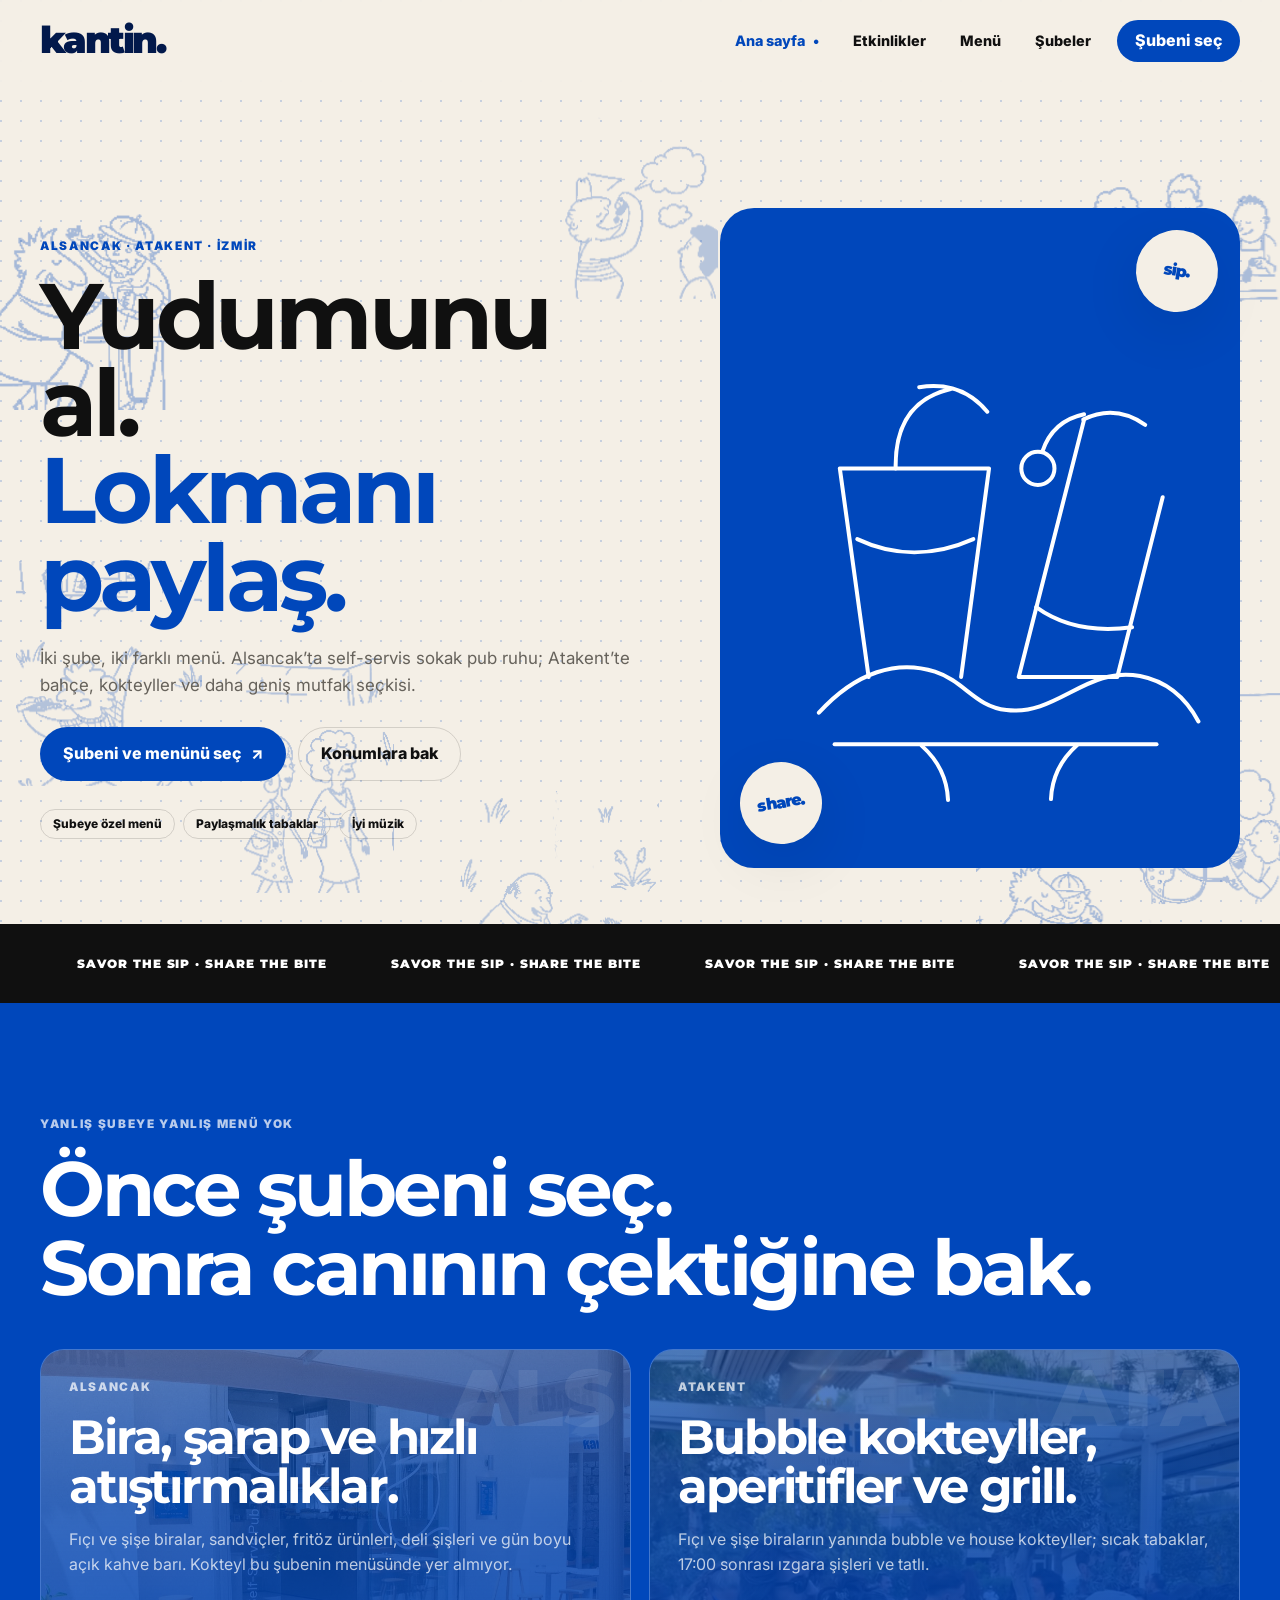
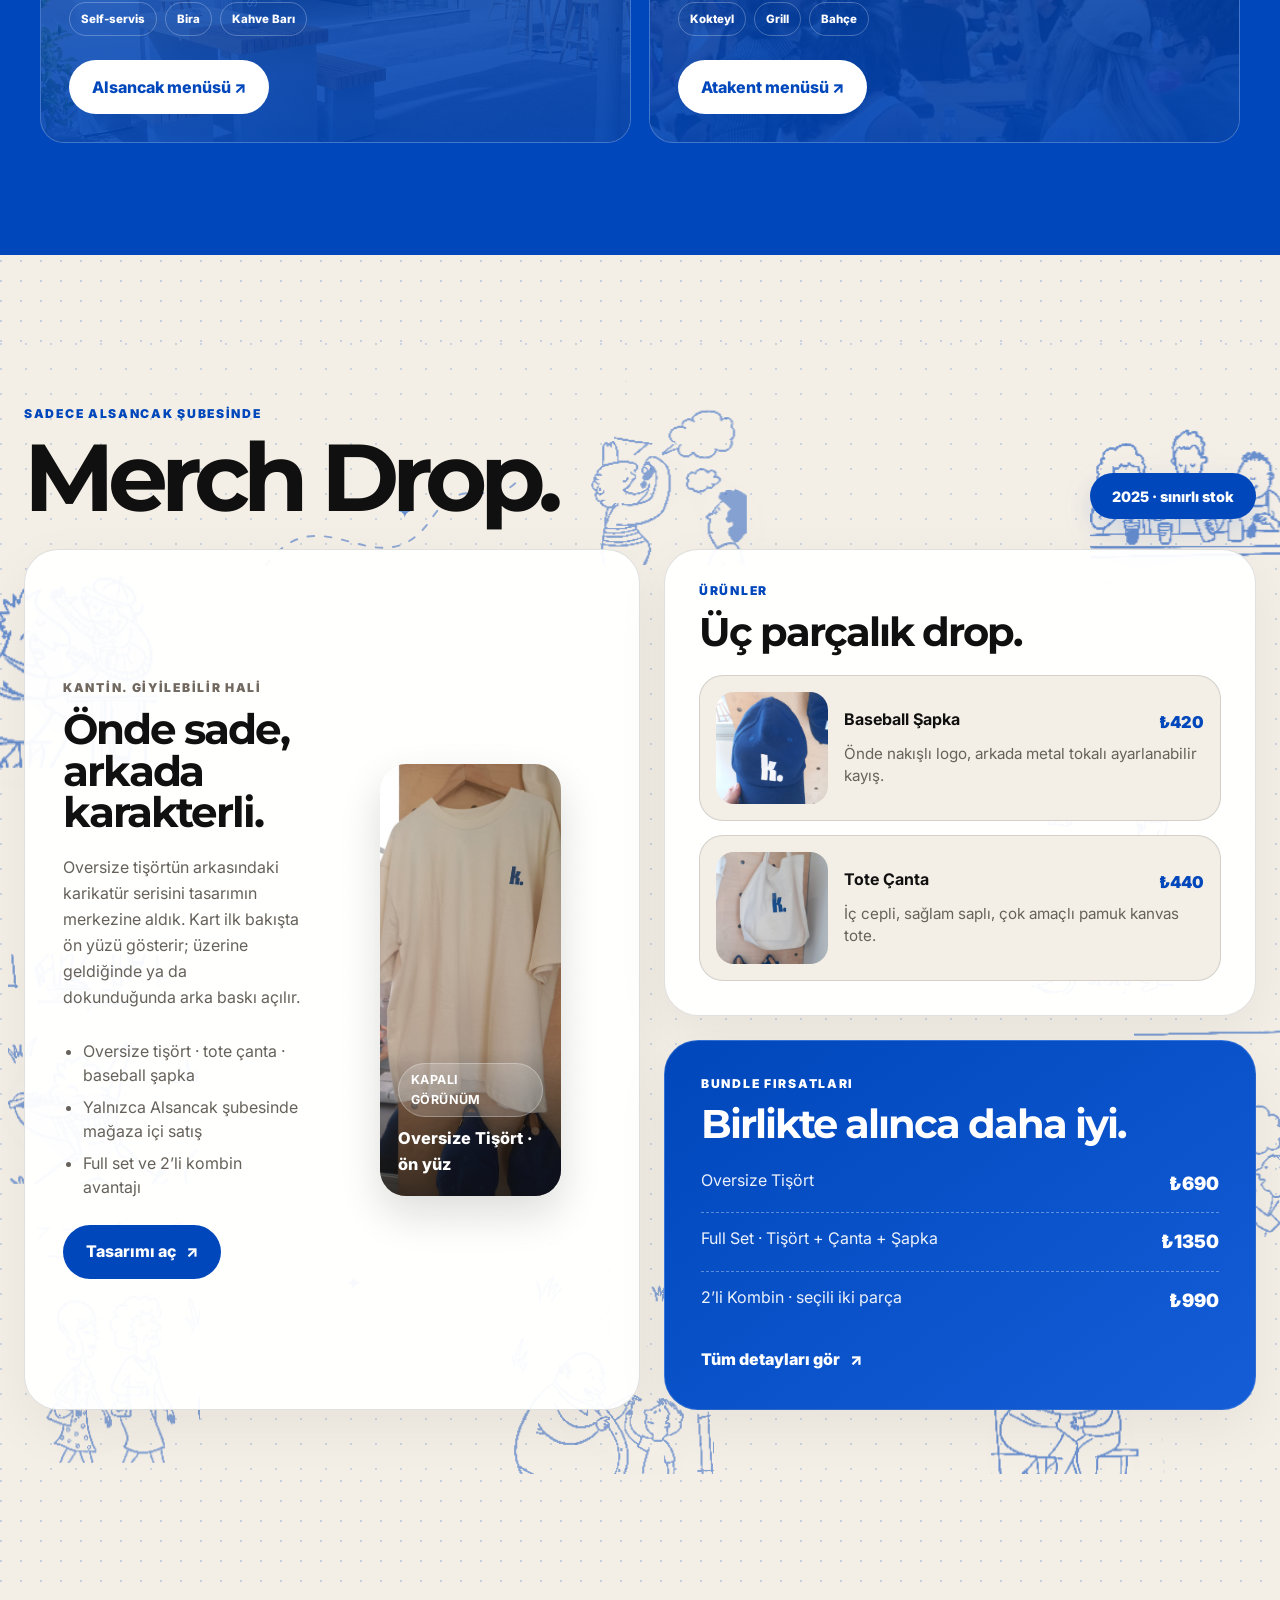
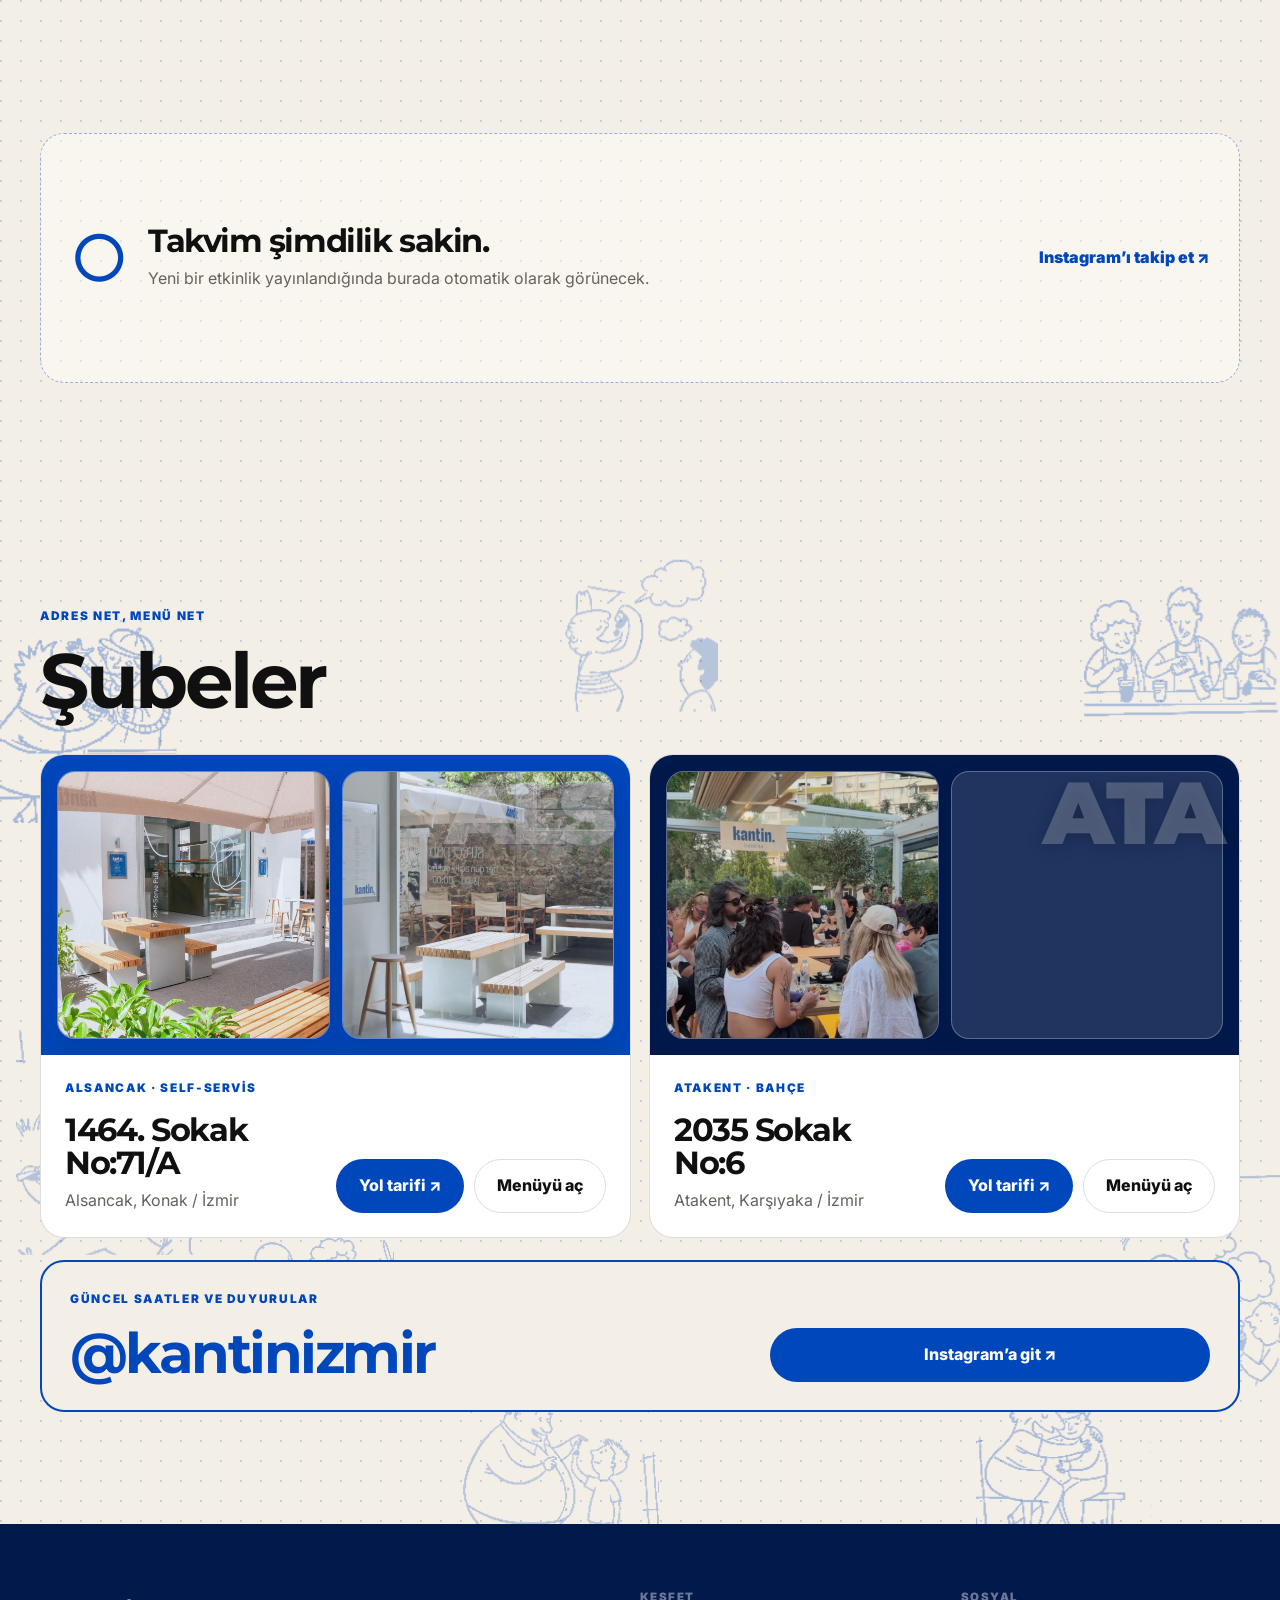
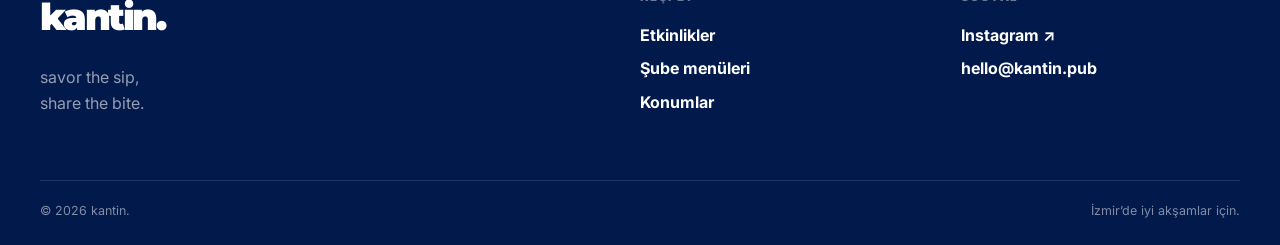
==== commit 7e386f28: "kantin-website-v1.1 Sitenin geliştirilmesinin ikinci günü bitmiş bulunmakta." ====
--- a/index.html
+++ b/index.html
@@ -10,9 +10,9 @@
   <link rel="preconnect" href="https://fonts.googleapis.com">
   <link rel="preconnect" href="https://fonts.gstatic.com" crossorigin>
   <link href="https://fonts.googleapis.com/css2?family=Inter:wght@400;500;600;700;800;900&family=Montserrat:wght@700;800;900&display=swap" rel="stylesheet">
-  <link rel="stylesheet" href="assets/css/style.css?v=6-final-2">
-  <script src="assets/js/main.js?v=6-final-2" defer></script>
-  <script type="module" src="assets/js/events-public.js?v=6-final-2"></script>
+  <link rel="stylesheet" href="assets/css/style.css?v=phase2-menu-content-v10">
+  <script src="assets/js/main.js?v=merch-touch-toggle-v4" defer></script>
+  <script type="module" src="assets/js/events-public.js?v=merch-drop-1"></script>
 </head>
 <body>
   <a class="skip-link" href="#main">İçeriğe geç</a>
@@ -99,21 +99,27 @@
         </div>
 
         <div class="home-menu-branches">
-          <article class="home-menu-branch reveal">
+          <article class="home-menu-branch home-menu-branch-als reveal">
+            <div class="home-menu-media" aria-hidden="true">
+              <img src="assets/img/branches/alsancak-1.jpg" alt="" loading="lazy" decoding="async">
+            </div>
             <div class="home-menu-code">ALS</div>
             <p class="eyebrow eyebrow-light">Alsancak</p>
             <h3>Bira, şarap ve hızlı atıştırmalıklar.</h3>
             <p>
               Fıçı ve şişe biralar, sandviçler, fritöz ürünleri, deli şişleri ve
-              paylaşmaya uygun küçük tabaklar. Kokteyl bu şubenin menüsünde yer almıyor.
+              gün boyu açık kahve barı. Kokteyl bu şubenin menüsünde yer almıyor.
             </p>
             <div class="home-menu-tags">
-              <span>Self-servis</span><span>Bira</span><span>Sandviç</span>
+              <span>Self-servis</span><span>Bira</span><span>Kahve Barı</span>
             </div>
             <a class="button button-white" href="menu.html?sube=alsancak">Alsancak menüsü ↗</a>
           </article>
 
-          <article class="home-menu-branch reveal reveal-delay-1">
+          <article class="home-menu-branch home-menu-branch-ata reveal reveal-delay-1">
+            <div class="home-menu-media" aria-hidden="true">
+              <img src="assets/img/branches/atakent-1.png" alt="" loading="lazy" decoding="async">
+            </div>
             <div class="home-menu-code">ATA</div>
             <p class="eyebrow eyebrow-light">Atakent</p>
             <h3>Bubble kokteyller, aperitifler ve grill.</h3>
@@ -130,6 +136,129 @@
       </div>
     </section>
 
+
+    <section class="section merch-drop-section home-merch-cartoon" id="merch-drop">
+      <div class="merch-panel-shell home-merch-panel reveal" data-merch-parallax>
+        <div class="merch-doodle-stage home-merch-doodles" aria-hidden="true">
+          <img class="merch-doodle merch-doodle-table" src="assets/img/merch/doodles/table-friends.png" alt="">
+          <img class="merch-doodle merch-doodle-look" src="assets/img/merch/doodles/looking-up.png" alt="">
+          <img class="merch-doodle merch-doodle-bar" src="assets/img/merch/doodles/bar-friends.png" alt="">
+          <img class="merch-doodle merch-doodle-jump" src="assets/img/merch/doodles/jumping.png" alt="">
+          <img class="merch-doodle merch-doodle-cats" src="assets/img/merch/doodles/cats-table.png" alt="">
+          <img class="merch-doodle merch-doodle-share" src="assets/img/merch/doodles/sharing-drink.png" alt="">
+          <img class="merch-doodle merch-doodle-highfive" src="assets/img/merch/doodles/high-five.png" alt="">
+          <img class="merch-doodle merch-doodle-hug" src="assets/img/merch/doodles/hugging.png" alt="">
+          <img class="merch-doodle merch-doodle-walk" src="assets/img/merch/doodles/walking.png" alt="">
+
+          <svg class="merch-motion-path merch-motion-path-one" viewBox="0 0 280 130" focusable="false">
+            <path d="M8 92C72 16 124 132 184 54C219 10 242 49 272 25" />
+          </svg>
+          <svg class="merch-motion-path merch-motion-path-two" viewBox="0 0 250 110" focusable="false">
+            <path d="M7 32C48 91 98 4 151 67C183 105 211 70 243 92" />
+          </svg>
+          <span class="merch-spark merch-spark-one">✦</span>
+          <span class="merch-spark merch-spark-two">✦</span>
+          <span class="merch-spark merch-spark-three">✦</span>
+        </div>
+
+        <div class="container home-merch-content home-merch-v12">
+          <header class="home-merch-header">
+            <div>
+              <p class="home-merch-eyebrow">Sadece Alsancak şubesinde</p>
+              <h2>Merch Drop.</h2>
+            </div>
+            <span class="home-merch-stock">2025 · sınırlı stok</span>
+          </header>
+
+          <div class="home-merch-grid">
+            <article class="home-merch-story" data-merch-toggle>
+              <div class="home-merch-story-copy">
+                <p class="home-merch-card-kicker">Kantin. giyilebilir hali</p>
+                <h3>Önde sade,<br>arkada karakterli.</h3>
+                <p class="home-merch-description">
+                  Oversize tişörtün arkasındaki karikatür serisini tasarımın merkezine aldık.
+                  Kart ilk bakışta ön yüzü gösterir; üzerine geldiğinde ya da dokunduğunda arka baskı açılır.
+                </p>
+                <ul class="home-merch-list">
+                  <li>Oversize tişört · tote çanta · baseball şapka</li>
+                  <li>Yalnızca Alsancak şubesinde mağaza içi satış</li>
+                  <li>Full set ve 2’li kombin avantajı</li>
+                </ul>
+                <button class="button button-primary merch-toggle-button home-merch-open" type="button" data-merch-trigger aria-expanded="false">
+                  Tasarımı aç <span aria-hidden="true">↗</span>
+                </button>
+              </div>
+
+              <div class="merch-flip-card home-merch-shirt" aria-live="polite" data-merch-photo-toggle role="button" tabindex="0" aria-label="Tişörtün arka tasarımını göster" aria-pressed="false">
+                <div class="merch-flip-inner" data-merch-flip>
+                  <figure class="merch-face merch-face-front">
+                    <img src="assets/img/merch/tee-front.jpg" alt="Ön yüzünde küçük mavi k. logosu bulunan krem oversize tişört.">
+                    <figcaption>
+                      <span class="merch-face-label">Kapalı görünüm</span>
+                      <strong>Oversize Tişört · ön yüz</strong>
+                    </figcaption>
+                  </figure>
+                  <figure class="merch-face merch-face-back">
+                    <img src="assets/img/merch/tee-back.jpg" alt="Arka yüzünde mavi karikatür baskısı bulunan krem oversize tişört.">
+                    <figcaption>
+                      <span class="merch-face-label">Açılan görünüm</span>
+                      <strong>Karikatür baskı · arka yüz</strong>
+                    </figcaption>
+                  </figure>
+                </div>
+              </div>
+            </article>
+
+            <div class="home-merch-side">
+              <article class="home-merch-products">
+                <div class="home-merch-products-heading">
+                  <p class="home-merch-card-kicker home-merch-card-kicker-blue">Ürünler</p>
+                  <h3>Üç parçalık drop.</h3>
+                </div>
+
+                <div class="home-merch-product-list">
+                  <article class="home-merch-product">
+                    <img src="assets/img/merch/cap-front.jpg" alt="Mavi Kantin baseball şapka.">
+                    <div>
+                      <div class="home-merch-product-title">
+                        <h4>Baseball Şapka</h4>
+                        <strong>₺420</strong>
+                      </div>
+                      <p>Önde nakışlı logo, arkada metal tokalı ayarlanabilir kayış.</p>
+                    </div>
+                  </article>
+
+                  <article class="home-merch-product">
+                    <img src="assets/img/merch/tote-front.jpg" alt="Krem Kantin tote çanta.">
+                    <div>
+                      <div class="home-merch-product-title">
+                        <h4>Tote Çanta</h4>
+                        <strong>₺440</strong>
+                      </div>
+                      <p>İç cepli, sağlam saplı, çok amaçlı pamuk kanvas tote.</p>
+                    </div>
+                  </article>
+                </div>
+              </article>
+
+              <article class="home-merch-bundles">
+                <p class="home-merch-card-kicker">Bundle fırsatları</p>
+                <h3>Birlikte alınca daha iyi.</h3>
+                <div class="home-merch-bundle-lines">
+                  <div><span>Oversize Tişört</span><strong>₺690</strong></div>
+                  <div><span>Full Set · Tişört + Çanta + Şapka</span><strong>₺1350</strong></div>
+                  <div><span>2’li Kombin · seçili iki parça</span><strong>₺990</strong></div>
+                </div>
+                <a class="home-merch-more" href="menu.html?sube=alsancak#merch-drop">
+                  Tüm detayları gör <span aria-hidden="true">↗</span>
+                </a>
+              </article>
+            </div>
+          </div>
+        </div>
+      </div>
+    </section>
+
     <section class="section" id="etkinlikler">
       <div class="container">
         <div class="section-header reveal">
@@ -165,10 +294,16 @@
         <div class="branch-grid">
           <article class="branch-card reveal">
             <div class="branch-visual branch-alsancak" aria-hidden="true">
-              <span>ALS</span>
-              <svg viewBox="0 0 420 220">
-                <path d="M34 173h351M74 173V86h86v87M160 173V59h112v114M272 173v-56h73v56M193 101h45M193 126h45M102 119h30" />
-              </svg>
+              <span class="branch-watermark branch-watermark-back">ALS</span>
+              <div class="branch-photo-grid">
+                <figure class="branch-photo-frame branch-photo-frame-main">
+                  <img class="branch-photo" src="assets/img/branches/alsancak-1.jpg" alt="" loading="lazy" decoding="async">
+                </figure>
+                <figure class="branch-photo-frame branch-photo-frame-secondary">
+                  <img class="branch-photo" src="assets/img/branches/alsancak-2.jpg" alt="" loading="lazy" decoding="async">
+                </figure>
+              </div>
+              <span class="branch-watermark branch-watermark-front">ALS</span>
             </div>
             <div class="branch-content branch-content-v3">
               <div>
@@ -185,12 +320,16 @@
 
           <article class="branch-card reveal reveal-delay-1">
             <div class="branch-visual branch-atakent" aria-hidden="true">
-              <span>ATA</span>
-              <svg viewBox="0 0 420 220">
-                <path d="M34 173h351M70 173c43-55 93-69 150-42 62 30 108 10 135-58M105 86c24-22 50-30 79-24M244 96c20-17 42-24 66-19" />
-                <circle cx="95" cy="82" r="7" />
-                <circle cx="327" cy="66" r="7" />
-              </svg>
+              <span class="branch-watermark branch-watermark-back">ATA</span>
+              <div class="branch-photo-grid">
+                <figure class="branch-photo-frame branch-photo-frame-main">
+                  <img class="branch-photo" src="assets/img/branches/atakent-1.png" alt="" loading="lazy" decoding="async">
+                </figure>
+                <figure class="branch-photo-frame branch-photo-frame-secondary">
+                  <img class="branch-photo" src="assets/img/branches/atakent-2.png" alt="" loading="lazy" decoding="async">
+                </figure>
+              </div>
+              <span class="branch-watermark branch-watermark-front">ATA</span>
             </div>
             <div class="branch-content branch-content-v3">
               <div>
--- a/assets/css/style.css
+++ b/assets/css/style.css
@@ -681,18 +681,94 @@
   position: relative;
   min-height: 220px;
   overflow: hidden;
+  isolation: isolate;
   background: var(--blue);
 }
 
-.branch-visual > span {
+.branch-photo-grid {
+  position: absolute;
+  inset: 16px;
+  z-index: 2;
+  display: grid;
+  grid-template-columns: repeat(2, minmax(0, 1fr));
+  gap: 12px;
+}
+
+.branch-photo-frame {
+  position: relative;
+  z-index: 2;
+  margin: 0;
+  min-width: 0;
+  overflow: hidden;
+  border-radius: 18px;
+  border: 1px solid rgba(255, 255, 255, 0.28);
+  background: rgba(255, 255, 255, 0.12);
+  box-shadow: 0 14px 28px rgba(2, 25, 75, 0.16);
+}
+
+.branch-photo-frame-main {
+  height: 100%;
+}
+
+.branch-photo-frame-secondary {
+  align-self: stretch;
+  height: 100%;
+}
+
+.branch-photo {
+  width: 100%;
+  height: 100%;
+  object-fit: cover;
+  display: block;
+  opacity: 0.9;
+  transition: opacity 220ms ease;
+}
+
+.branch-alsancak .branch-photo-frame-main .branch-photo {
+  object-position: center 46%;
+}
+
+.branch-alsancak .branch-photo-frame-secondary .branch-photo {
+  object-position: center 42%;
+}
+
+.branch-atakent .branch-photo-frame-main .branch-photo {
+  object-position: center 30%;
+}
+
+.branch-atakent .branch-photo-frame-secondary .branch-photo {
+  object-position: center 22%;
+}
+
+.branch-watermark {
   position: absolute;
   top: 14px;
   right: 18px;
-  color: rgba(255, 255, 255, 0.16);
   font-family: "Montserrat", sans-serif;
-  font-size: 5.5rem;
+  font-size: clamp(4.8rem, 10vw, 5.5rem);
   font-weight: 900;
   line-height: 1;
+  letter-spacing: -0.06em;
+  color: rgba(255, 255, 255, 0.16);
+  pointer-events: none;
+  user-select: none;
+  white-space: nowrap;
+}
+
+.branch-watermark-back {
+  z-index: 5;
+  opacity: 1;
+  color: rgba(255, 255, 255, 0.24);
+  text-shadow: 0 2px 14px rgba(2, 25, 75, 0.14);
+}
+
+.branch-atakent .branch-watermark-back {
+  color: rgba(255, 255, 255, 0.22);
+  text-shadow: 0 2px 18px rgba(0, 0, 0, 0.22);
+}
+
+.branch-watermark-front {
+  display: none;
 }
 
 .branch-visual svg {
@@ -713,7 +789,7 @@
 }
 
 .branch-atakent {
-  background: var(--ink);
+  background: #02194B;
 }
 
 .branch-content {
@@ -760,7 +836,7 @@
 
 .site-footer {
   padding: 64px 0 24px;
-  background: var(--ink);
+  background: #02194B;
   color: var(--white);
 }
 
@@ -1925,10 +2001,47 @@
 .home-menu-branch {
   position: relative;
   overflow: hidden;
+  isolation: isolate;
   padding: 28px;
   border: 1px solid rgba(255, 255, 255, 0.22);
   border-radius: var(--radius-md);
   background: rgba(255, 255, 255, 0.055);
+}
+
+.home-menu-branch > * {
+  position: relative;
+  z-index: 1;
+}
+
+.home-menu-media {
+  position: absolute;
+  inset: 0;
+  z-index: 0;
+  pointer-events: none;
+}
+
+.home-menu-media::after {
+  content: "";
+  position: absolute;
+  inset: 0;
+  background:
+    linear-gradient(180deg, rgba(0, 71, 187, 0.28) 0%, rgba(0, 71, 187, 0.58) 40%, rgba(0, 71, 187, 0.8) 100%),
+    linear-gradient(120deg, rgba(2, 25, 75, 0.16), rgba(2, 25, 75, 0.36));
+}
+
+.home-menu-media img {
+  width: 100%;
+  height: 100%;
+  object-fit: cover;
+  opacity: 0.62;
+}
+
+.home-menu-branch-als .home-menu-media img {
+  object-position: center 38%;
+}
+
+.home-menu-branch-ata .home-menu-media img {
+  object-position: center 28%;
 }
 
 .home-menu-branch h3 {
@@ -2147,6 +2260,13 @@
   gap: 54px;
 }
 
+.menu-sheet-column {
+  display: grid;
+  align-content: start;
+  gap: 54px;
+  min-width: 0;
+}
+
 .menu-sheet-block {
   padding-top: 24px;
   border-top: 1px solid rgba(255, 255, 255, 0.32);
@@ -2647,8 +2767,8 @@
     box-shadow: none;
   }
 
-  body.nav-open .brand,
-  body.nav-open .brand span {
+  body.nav-open .site-header .brand,
+  body.nav-open .site-header .brand span {
     color: var(--white);
   }
 
@@ -3025,3 +3145,2688 @@
 
 /* Vurgulanan Patates Kızartması satırının renkleri net görünsün. */
 
+
+
+/* Ana sayfa hero alanında iki kolonun dış boşluklarını dengeler. */
+.hero-copy,
+.hero-art {
+  min-width: 0;
+}
+
+.hero-art {
+  width: 100%;
+  max-width: 100%;
+  justify-self: stretch;
+}
+
+/*
+  Geniş görünümde metin ve illüstrasyon yan yana kalır.
+  Kolonlar minmax kullanarak kendi alanlarının dışına taşmaz.
+*/
+@media (min-width: 1041px) {
+  .hero-grid {
+    grid-template-columns: minmax(0, 1.08fr) minmax(0, 0.92fr);
+  }
+}
+
+/*
+  Kullanılabilir ekran genişliği bir sonraki yakınlaştırma seviyesinde
+  1040 pikselin altına düştüğünde illüstrasyon metnin altına geçer.
+*/
+@media (min-width: 720px) and (max-width: 1040px) {
+  .hero-grid {
+    grid-template-columns: minmax(0, 1fr);
+    gap: 48px;
+    min-height: auto;
+  }
+
+  .hero-copy {
+    max-width: 760px;
+  }
+
+  .hero-art {
+    width: min(100%, 760px);
+    justify-self: start;
+    min-height: 560px;
+  }
+}
+
+
+/* =========================================================
+ Merch Drop — Alsancak exclusive
+ ========================================================= */
+.merch-drop-section {
+  position: relative;
+  overflow: clip;
+}
+
+.merch-header {
+  align-items: flex-end;
+  gap: 18px;
+}
+
+.merch-stock-pill,
+.merch-only-note {
+  display: inline-flex;
+  align-items: center;
+  justify-content: center;
+  min-height: 44px;
+  padding: 10px 18px;
+  border: 1px solid var(--line);
+  border-radius: 999px;
+  background: var(--blue);
+  border-color: var(--blue);
+  color: var(--white);
+  font-size: 0.9rem;
+  font-weight: 700;
+}
+
+.merch-showcase,
+.merch-menu-layout {
+  display: grid;
+  gap: 24px;
+}
+
+.merch-showcase {
+  grid-template-columns: minmax(0, 1.02fr) minmax(360px, 0.98fr);
+  align-items: start;
+}
+
+.merch-feature-card,
+.merch-info-card,
+.merch-bundle-card,
+.merch-price-card,
+.merch-gallery-card,
+.merch-panel-shell {
+  border-radius: var(--radius-lg);
+  border: 1px solid var(--line);
+  box-shadow: var(--shadow);
+}
+
+.merch-feature-card {
+  display: grid;
+  grid-template-columns: minmax(0, 1fr) minmax(290px, 0.8fr);
+  gap: clamp(20px, 3vw, 28px);
+  padding: clamp(22px, 3vw, 30px);
+  background: linear-gradient(135deg, rgba(255,255,255,0.97), rgba(255,255,255,0.9));
+}
+
+.merch-feature-card-panel {
+  background: linear-gradient(145deg, rgba(255,255,255,0.94), rgba(255,255,255,0.84));
+  border-color: rgba(0,71,187,0.16);
+  box-shadow: 0 18px 55px rgba(0,71,187,0.09);
+}
+
+.merch-feature-copy {
+  display: flex;
+  flex-direction: column;
+  gap: 16px;
+  justify-content: center;
+}
+
+.merch-feature-copy h3,
+.merch-feature-copy h4,
+.merch-card-head h3,
+.merch-price-headline h4,
+.merch-bundle-card h3,
+.merch-panel-intro h3 {
+  margin-bottom: 0;
+}
+
+.merch-feature-copy h4,
+.merch-price-headline h4,
+.merch-gallery-title h4 {
+  color: var(--ink);
+}
+
+.merch-feature-copy p,
+.merch-panel-intro p,
+.merch-price-card p,
+.merch-mini-card p,
+.merch-gallery-card figcaption {
+  color: var(--muted);
+}
+
+.merch-bullet-list {
+  margin: 0;
+  padding-left: 20px;
+  color: var(--muted);
+}
+
+.merch-bullet-list li + li { margin-top: 8px; }
+.merch-toggle-button {
+  width: fit-content;
+  cursor: pointer;
+  appearance: none;
+  -webkit-appearance: none;
+  white-space: nowrap;
+}
+
+.merch-flip-card {
+  perspective: 1600px;
+  width: min(100%, 340px);
+  justify-self: end;
+  cursor: pointer;
+  touch-action: manipulation;
+  -webkit-tap-highlight-color: transparent;
+}
+
+.merch-flip-inner {
+  position: relative;
+  width: 100%;
+  min-height: 100%;
+  aspect-ratio: 4 / 5.35;
+  transform-style: preserve-3d;
+  transition: transform 750ms var(--ease);
+}
+
+.merch-face {
+  position: absolute;
+  inset: 0;
+  overflow: hidden;
+  display: flex;
+  flex-direction: column;
+  justify-content: flex-end;
+  border-radius: calc(var(--radius-lg) - 8px);
+  backface-visibility: hidden;
+  background: var(--cream);
+}
+
+.merch-face img {
+  width: 100%;
+  height: 100%;
+  object-fit: cover;
+}
+
+.merch-face::after {
+  content: "";
+  position: absolute;
+  inset: auto 0 0;
+  height: 34%;
+  background: linear-gradient(to top, rgba(16,16,16,0.68), rgba(16,16,16,0));
+  pointer-events: none;
+}
+
+.merch-face figcaption {
+  position: absolute;
+  inset: auto 18px 18px;
+  z-index: 1;
+  color: var(--white);
+}
+
+.merch-face figcaption strong {
+  display: block;
+  font-size: 1.02rem;
+  font-weight: 800;
+}
+
+.merch-face-label {
+  display: inline-flex;
+  margin-bottom: 8px;
+  padding: 6px 12px;
+  border-radius: 999px;
+  background: rgba(255,255,255,0.18);
+  border: 1px solid rgba(255,255,255,0.28);
+  backdrop-filter: blur(12px);
+  font-size: 0.78rem;
+  font-weight: 700;
+  letter-spacing: 0.03em;
+  text-transform: uppercase;
+}
+
+.merch-face-back { transform: rotateY(180deg); }
+
+.merch-feature-card.is-open .merch-flip-inner {
+  transform: rotateY(180deg);
+}
+
+/* Hover önizlemesi yalnızca gerçek fare kullanılan cihazlarda çalışır. */
+@media (hover: hover) and (pointer: fine) {
+  .merch-flip-card:hover .merch-flip-inner {
+    transform: rotateY(180deg);
+  }
+}
+
+.merch-flip-card:focus-visible {
+  outline: 3px solid rgba(0, 71, 187, 0.52);
+  outline-offset: 4px;
+}
+
+.merch-side-stack {
+  display: grid;
+  gap: 24px;
+}
+
+.merch-info-card,
+.merch-price-card,
+.merch-bundle-card,
+.merch-gallery-card {
+  padding: 24px;
+  background: rgba(255,255,255,0.94);
+}
+
+.merch-card-head { margin-bottom: 18px; }
+
+.merch-mini-grid {
+  display: grid;
+  gap: 14px;
+}
+
+.merch-mini-card {
+  display: grid;
+  grid-template-columns: 110px minmax(0, 1fr);
+  gap: 14px;
+  align-items: center;
+  padding: 14px;
+  border: 1px solid var(--line);
+  border-radius: calc(var(--radius-md) - 2px);
+  background: rgba(244,239,230,0.82);
+}
+
+.merch-mini-card img,
+.merch-gallery-card img {
+  width: 100%;
+  border-radius: calc(var(--radius-md) - 6px);
+  object-fit: cover;
+}
+
+.merch-mini-card img {
+  aspect-ratio: 1 / 1;
+}
+
+.merch-mini-card h4,
+.merch-bundle-box h5 { margin-bottom: 8px; }
+
+.merch-mini-card strong,
+.merch-price-line span,
+.merch-bundle-lines strong,
+.merch-bundle-box strong {
+  color: var(--blue);
+  font-size: 1.08rem;
+  font-weight: 900;
+}
+
+.merch-bundle-card {
+  display: grid;
+  gap: 18px;
+  background: linear-gradient(145deg, var(--blue), #0f56d1);
+  color: var(--white);
+  border-color: rgba(255,255,255,0.16);
+}
+
+.merch-bundle-card .eyebrow,
+.merch-bundle-card p,
+.merch-bundle-card strong,
+.merch-bundle-card span,
+.merch-bundle-card h3 { color: var(--white); }
+
+.merch-bundle-lines,
+.merch-price-list { display: grid; gap: 16px; }
+
+.merch-bundle-lines div,
+.merch-bundle-box div,
+.merch-price-line {
+  display: flex;
+  align-items: flex-start;
+  justify-content: space-between;
+  gap: 14px;
+}
+
+.merch-bundle-box {
+  margin-top: 22px;
+  padding: 18px;
+  border-radius: calc(var(--radius-md) - 2px);
+  border: 1px solid rgba(255,255,255,0.12);
+  background: linear-gradient(145deg, var(--blue), #0f56d1);
+}
+
+.merch-bundle-box h5,
+.merch-bundle-box span,
+.merch-bundle-box strong {
+  color: var(--white);
+}
+
+.merch-panel-shell {
+  position: relative;
+  isolation: isolate;
+  margin-top: 40px;
+  padding: clamp(28px, 3.8vw, 44px);
+  background-color: #f8f5ed;
+  background-image:
+    radial-gradient(circle at 1px 1px, rgba(0,71,187,0.17) 1.15px, transparent 1.3px),
+    radial-gradient(circle at 76% 10%, rgba(255,255,255,0.96), transparent 34%),
+    linear-gradient(135deg, rgba(255,255,255,0.62), rgba(244,239,230,0.88));
+  background-size: 25px 25px, 100% 100%, 100% 100%;
+  border-color: rgba(0,71,187,0.18);
+  box-shadow: 0 28px 80px rgba(0,71,187,0.09);
+  overflow: hidden;
+}
+
+.merch-panel-shell::before {
+  content: "";
+  position: absolute;
+  inset: 0;
+  z-index: 0;
+  background:
+    linear-gradient(90deg, rgba(248,245,237,0.74) 0%, rgba(248,245,237,0.12) 18%, rgba(248,245,237,0.08) 82%, rgba(248,245,237,0.72) 100%),
+    linear-gradient(180deg, rgba(248,245,237,0.34), transparent 18%, transparent 82%, rgba(248,245,237,0.42));
+  pointer-events: none;
+}
+
+.merch-panel-shell::after {
+  content: "";
+  position: absolute;
+  inset: 10px;
+  z-index: 3;
+  border: 1px solid rgba(0,71,187,0.08);
+  border-radius: calc(var(--radius-lg) - 10px);
+  pointer-events: none;
+}
+
+.merch-panel-shell > :not(.merch-doodle-stage) {
+  position: relative;
+  z-index: 2;
+}
+
+.merch-doodle-stage {
+  --parallax-x: 0px;
+  --parallax-y: 0px;
+  position: absolute;
+  inset: 0;
+  z-index: 1;
+  overflow: hidden;
+  pointer-events: none;
+  transform: translate3d(var(--parallax-x), var(--parallax-y), 0);
+  transition: transform 420ms var(--ease);
+}
+
+.merch-doodle {
+  position: absolute;
+  display: block;
+  width: var(--doodle-width, 190px);
+  max-width: none;
+  opacity: var(--doodle-opacity, 0.64);
+  transform-origin: 50% 55%;
+  filter: drop-shadow(0 10px 20px rgba(0,71,187,0.08));
+  will-change: transform;
+  animation: merch-doodle-drift var(--doodle-duration, 8s) ease-in-out var(--doodle-delay, 0s) infinite;
+}
+
+.merch-doodle-table {
+  --doodle-width: 235px;
+  --doodle-opacity: 0.58;
+  --doodle-duration: 9.4s;
+  --doodle-delay: -2.6s;
+  --doodle-rotate: -2deg;
+  --doodle-x: 13px;
+  --doodle-y: -10px;
+  left: -54px;
+  top: 180px;
+}
+
+.merch-doodle-look {
+  --doodle-width: 158px;
+  --doodle-opacity: 0.46;
+  --doodle-duration: 7.8s;
+  --doodle-delay: -4.2s;
+  --doodle-rotate: 1deg;
+  --doodle-x: -10px;
+  --doodle-y: 13px;
+  left: 46%;
+  top: 24px;
+}
+
+.merch-doodle-bar {
+  --doodle-width: 218px;
+  --doodle-opacity: 0.57;
+  --doodle-duration: 10.2s;
+  --doodle-delay: -1.4s;
+  --doodle-rotate: 1.5deg;
+  --doodle-x: -14px;
+  --doodle-y: -8px;
+  right: -28px;
+  top: 38px;
+}
+
+.merch-doodle-jump {
+  --doodle-width: 190px;
+  --doodle-opacity: 0.50;
+  --doodle-duration: 7.2s;
+  --doodle-delay: -3.1s;
+  --doodle-rotate: -1deg;
+  --doodle-x: 16px;
+  --doodle-y: -15px;
+  left: 8px;
+  top: 54%;
+}
+
+.merch-doodle-cats {
+  --doodle-width: 172px;
+  --doodle-opacity: 0.45;
+  --doodle-duration: 8.6s;
+  --doodle-delay: -5.3s;
+  --doodle-rotate: 1deg;
+  --doodle-x: -9px;
+  --doodle-y: -12px;
+  right: 6%;
+  top: 40%;
+}
+
+.merch-doodle-share {
+  --doodle-width: 182px;
+  --doodle-opacity: 0.49;
+  --doodle-duration: 9.1s;
+  --doodle-delay: -2.2s;
+  --doodle-rotate: 2deg;
+  --doodle-x: -13px;
+  --doodle-y: 11px;
+  right: -36px;
+  top: 59%;
+}
+
+.merch-doodle-highfive {
+  --doodle-width: 202px;
+  --doodle-opacity: 0.45;
+  --doodle-duration: 8.1s;
+  --doodle-delay: -4.8s;
+  --doodle-rotate: -1.5deg;
+  --doodle-x: 10px;
+  --doodle-y: -12px;
+  left: 40%;
+  bottom: -48px;
+}
+
+.merch-doodle-hug {
+  --doodle-width: 174px;
+  --doodle-opacity: 0.56;
+  --doodle-duration: 9.7s;
+  --doodle-delay: -6s;
+  --doodle-rotate: 1deg;
+  --doodle-x: -12px;
+  --doodle-y: -10px;
+  right: 9%;
+  bottom: -28px;
+}
+
+.merch-motion-path {
+  position: absolute;
+  overflow: visible;
+  fill: none;
+  stroke: rgba(0,71,187,0.42);
+  stroke-width: 2;
+  stroke-linecap: round;
+  stroke-dasharray: 7 11;
+  animation: merch-path-flow 9s linear infinite;
+}
+
+.merch-motion-path-one {
+  width: 270px;
+  left: 20%;
+  top: 11%;
+  transform: rotate(-4deg);
+}
+
+.merch-motion-path-two {
+  width: 245px;
+  right: 17%;
+  bottom: 18%;
+  transform: rotate(7deg);
+  animation-duration: 11s;
+  animation-direction: reverse;
+}
+
+.merch-spark {
+  position: absolute;
+  color: rgba(0,71,187,0.58);
+  font-size: 1.2rem;
+  line-height: 1;
+  animation: merch-spark-pulse 3.8s ease-in-out infinite;
+}
+
+.merch-spark-one { left: 31%; top: 14%; animation-delay: -1.1s; }
+.merch-spark-two { right: 31%; top: 34%; animation-delay: -2.4s; }
+.merch-spark-three { left: 27%; bottom: 16%; animation-delay: -0.4s; }
+
+
+.merch-panel-intro {
+  display: grid;
+  grid-template-columns: minmax(0, 1fr) auto;
+  gap: 24px;
+  align-items: end;
+  justify-content: space-between;
+  margin-bottom: 30px;
+}
+
+.merch-panel-intro h3 {
+  font-size: clamp(2.7rem, 6vw, 4.9rem);
+  line-height: 0.96;
+  letter-spacing: -0.06em;
+  color: var(--blue);
+}
+
+.merch-panel-intro p {
+  max-width: 760px;
+  font-size: 1.02rem;
+}
+
+.merch-only-note {
+  background: var(--blue);
+  border-color: var(--blue);
+  color: var(--white);
+}
+
+.merch-menu-layout {
+  grid-template-columns: minmax(0, 1.04fr) minmax(380px, 0.96fr);
+  align-items: start;
+}
+
+.merch-price-card {
+  padding: 28px;
+  background: rgba(255,255,255,0.91);
+  border-color: rgba(0,71,187,0.14);
+  box-shadow: 0 18px 55px rgba(0,71,187,0.08);
+}
+
+.merch-price-card,
+.merch-gallery-card,
+.merch-feature-card-panel {
+  -webkit-backdrop-filter: blur(10px);
+  backdrop-filter: blur(10px);
+}
+
+.merch-price-headline {
+  margin-bottom: 18px;
+}
+
+.merch-price-headline .eyebrow,
+.merch-price-headline h4,
+.merch-price-line strong,
+.merch-price-line span {
+  color: var(--blue);
+}
+
+.merch-price-headline h4 {
+  font-size: clamp(1.4rem, 3vw, 2rem);
+}
+
+.merch-price-list article + article {
+  padding-top: 18px;
+  border-top: 1px solid rgba(0,71,187,0.16);
+}
+
+.merch-price-card p {
+  color: var(--ink);
+}
+
+.merch-price-list small {
+  display: block;
+  margin-top: 8px;
+  color: rgba(16,16,16,0.54);
+}
+
+.merch-gallery-grid {
+  display: grid;
+  grid-template-columns: minmax(0, 1.08fr) minmax(280px, 0.92fr);
+  gap: 18px;
+  margin-top: 26px;
+  align-items: stretch;
+}
+
+.merch-gallery-stack {
+  display: grid;
+  gap: 18px;
+}
+
+.merch-gallery-card {
+  padding: 14px;
+  box-shadow: none;
+  background: rgba(255,255,255,0.9);
+  border-color: rgba(0,71,187,0.12);
+}
+
+.merch-gallery-card img { aspect-ratio: 4 / 5; }
+
+.merch-gallery-card figcaption {
+  margin-top: 10px;
+  font-size: 0.95rem;
+}
+
+.merch-gallery-card strong {
+  display: block;
+  margin-bottom: 4px;
+  color: var(--ink);
+}
+
+.merch-gallery-card-feature img {
+  aspect-ratio: 5 / 4.2;
+}
+
+.alsancak-merch-section { margin-top: 18px; }
+
+@keyframes merch-doodle-drift {
+  0%, 100% {
+    transform: translate3d(0, 0, 0) rotate(var(--doodle-rotate, 0deg));
+  }
+  50% {
+    transform: translate3d(var(--doodle-x, 10px), var(--doodle-y, -12px), 0)
+      rotate(calc(var(--doodle-rotate, 0deg) + 1.4deg));
+  }
+}
+
+@keyframes merch-path-flow {
+  to { stroke-dashoffset: -180; }
+}
+
+@keyframes merch-spark-pulse {
+  0%, 100% { opacity: 0.28; transform: scale(0.78) rotate(0deg); }
+  50% { opacity: 0.86; transform: scale(1.12) rotate(12deg); }
+}
+
+@media (max-width: 1320px) {
+  .merch-showcase {
+    grid-template-columns: 1fr;
+  }
+
+  .merch-side-stack {
+    grid-template-columns: repeat(2, minmax(0, 1fr));
+  }
+}
+
+@media (max-width: 1180px) {
+  .merch-menu-layout,
+  .merch-feature-card,
+  .merch-gallery-grid {
+    grid-template-columns: 1fr;
+  }
+
+  .merch-flip-card {
+    justify-self: start;
+  }
+
+  .merch-panel-intro {
+    grid-template-columns: 1fr;
+    align-items: start;
+  }
+}
+
+@media (max-width: 820px) {
+  .merch-side-stack,
+  .merch-gallery-stack,
+  .merch-mini-grid {
+    grid-template-columns: 1fr;
+  }
+
+  .merch-header {
+    align-items: flex-start;
+  }
+}
+
+@media (max-width: 760px) {
+  .merch-panel-intro,
+  .merch-header {
+    display: flex;
+    flex-direction: column;
+    align-items: flex-start;
+  }
+
+  .merch-stock-pill,
+  .merch-only-note { min-height: 40px; }
+
+  .merch-panel-shell {
+    padding: 22px 16px;
+    background-color: #f8f5ed;
+    background-image:
+      radial-gradient(circle at 1px 1px, rgba(0,71,187,0.15) 1px, transparent 1.2px),
+      linear-gradient(145deg, rgba(255,255,255,0.64), rgba(244,239,230,0.9));
+    background-size: 22px 22px, 100% 100%;
+  }
+
+  .merch-panel-shell::after {
+    inset: 7px;
+    border-radius: calc(var(--radius-lg) - 7px);
+  }
+
+  .merch-doodle-stage {
+    opacity: 0.55;
+  }
+
+  .merch-doodle-look,
+  .merch-doodle-cats,
+  .merch-doodle-share,
+  .merch-doodle-highfive,
+  .merch-motion-path-two,
+  .merch-spark-two {
+    display: none;
+  }
+
+  .merch-doodle-table {
+    --doodle-width: 178px;
+    left: -72px;
+    top: 150px;
+  }
+
+  .merch-doodle-bar {
+    --doodle-width: 168px;
+    right: -72px;
+    top: 18px;
+  }
+
+  .merch-doodle-jump {
+    --doodle-width: 148px;
+    left: -60px;
+    top: 48%;
+  }
+
+  .merch-doodle-hug {
+    --doodle-width: 150px;
+    right: -58px;
+    bottom: 12px;
+  }
+
+  .merch-motion-path-one {
+    width: 185px;
+    left: 18%;
+    top: 10%;
+    opacity: 0.55;
+  }
+
+  .merch-menu-layout,
+  .merch-mini-card,
+  .merch-feature-card {
+    grid-template-columns: 1fr;
+  }
+
+  .merch-feature-card {
+    padding: 20px 16px;
+    gap: 18px;
+  }
+
+  .merch-feature-copy {
+    gap: 14px;
+  }
+
+  .merch-feature-copy h4 {
+    font-size: clamp(1.55rem, 8vw, 2rem);
+    line-height: 1.08;
+  }
+
+  .merch-toggle-button {
+    width: 100%;
+    justify-content: center;
+  }
+
+  .merch-flip-card {
+    width: 100%;
+    max-width: 360px;
+    justify-self: center;
+  }
+
+  .merch-face figcaption {
+    inset: auto 14px 14px;
+  }
+
+  .merch-face figcaption strong {
+    font-size: 0.98rem;
+    line-height: 1.25;
+  }
+
+  .merch-face-label {
+    margin-bottom: 6px;
+    padding: 5px 10px;
+    font-size: 0.72rem;
+  }
+
+  .merch-price-card {
+    padding: 20px 16px;
+  }
+
+  .merch-price-list {
+    gap: 14px;
+  }
+
+  .merch-bundle-box {
+    margin-top: 18px;
+    padding: 16px;
+    border-radius: 24px;
+  }
+
+  .merch-bundle-box div {
+    display: grid;
+    grid-template-columns: minmax(0, 1fr) auto;
+    align-items: start;
+    gap: 6px 12px;
+  }
+
+  .merch-bundle-box span {
+    line-height: 1.42;
+    font-size: 1rem;
+  }
+
+  .merch-bundle-box strong {
+    font-size: 1.5rem;
+    line-height: 1;
+    white-space: nowrap;
+  }
+}
+
+@media (max-width: 520px) {
+  .merch-panel-shell {
+    padding: 20px 14px;
+  }
+
+  .merch-feature-card,
+  .merch-price-card {
+    border-radius: 28px;
+  }
+
+  .merch-feature-copy p,
+  .merch-price-card p,
+  .merch-price-list small,
+  .merch-bullet-list {
+    font-size: 0.96rem;
+  }
+
+  .merch-flip-card {
+    max-width: 100%;
+  }
+
+  .merch-flip-inner {
+    aspect-ratio: 4 / 5.1;
+  }
+
+  .merch-bundle-box div {
+    grid-template-columns: 1fr;
+    gap: 6px;
+  }
+
+  .merch-bundle-box strong {
+    font-size: 1.35rem;
+  }
+}
+
+
+@media (max-width: 520px) {
+  .merch-doodle-stage { opacity: 0.42; }
+  .merch-motion-path-one,
+  .merch-spark-three { display: none; }
+  .merch-doodle-table { top: 172px; }
+  .merch-doodle-jump { top: 55%; }
+}
+
+@media (prefers-reduced-motion: reduce) {
+  .merch-doodle,
+  .merch-motion-path,
+  .merch-spark {
+    animation: none !important;
+  }
+
+  .merch-doodle-stage {
+    transform: none !important;
+    transition: none !important;
+  }
+}
+
+/* =========================================================
+ Homepage Merch Drop — menu page cartoon theme integration
+ ========================================================= */
+.home-merch-cartoon {
+  overflow: clip;
+  padding-inline: 0;
+  background: none;
+}
+
+.home-merch-panel {
+  width: 100%;
+  max-width: none;
+  margin-top: 0;
+  padding: clamp(40px, 5vw, 72px) 0;
+  border: 0;
+  border-radius: 0;
+  box-shadow: none;
+  background-color: #f8f5ed;
+  background-image:
+    radial-gradient(circle at 1px 1px, rgba(0,71,187,0.17) 1.15px, transparent 1.3px),
+    radial-gradient(circle at 76% 10%, rgba(255,255,255,0.92), transparent 34%),
+    linear-gradient(180deg, rgba(255,255,255,0.58), rgba(244,239,230,0.88));
+  background-size: 25px 25px, 100% 100%, 100% 100%;
+}
+
+.home-merch-panel::before {
+  background:
+    linear-gradient(90deg, rgba(248,245,237,0.88) 0%, rgba(248,245,237,0.18) 14%, rgba(248,245,237,0.08) 50%, rgba(248,245,237,0.18) 86%, rgba(248,245,237,0.88) 100%),
+    linear-gradient(180deg, rgba(248,245,237,0.34), transparent 16%, transparent 84%, rgba(248,245,237,0.44));
+}
+
+.home-merch-panel::after {
+  display: none;
+}
+
+.home-merch-content {
+  position: relative;
+  z-index: 2;
+  width: min(100% - 48px, 1360px);
+  margin-inline: auto;
+}
+
+.home-merch-panel .merch-feature-card-panel,
+.home-merch-panel .merch-price-card {
+  outline: 1px dashed rgba(0, 71, 187, 0.12);
+  outline-offset: -9px;
+}
+
+.home-merch-panel .merch-price-list article + article {
+  border-top-style: dashed;
+}
+
+.home-merch-detail-button {
+  width: fit-content;
+  margin-top: 2px;
+}
+
+.merch-doodle-walk {
+  --doodle-width: 168px;
+  --doodle-opacity: 0.46;
+  --doodle-duration: 9s;
+  --doodle-delay: -3.8s;
+  --doodle-rotate: -1deg;
+  --doodle-x: 13px;
+  --doodle-y: -10px;
+  left: 2.5%;
+  bottom: 1%;
+}
+
+@media (max-width: 1180px) {
+  .home-merch-detail-button {
+    width: 100%;
+    justify-content: center;
+  }
+
+  .home-merch-content {
+    width: min(100% - 36px, 1280px);
+  }
+}
+
+@media (max-width: 760px) {
+  .home-merch-cartoon {
+    padding-inline: 0;
+  }
+
+  .home-merch-panel {
+    padding-block: 28px;
+  }
+
+  .home-merch-content {
+    width: min(100% - 24px, 100%);
+  }
+
+  .home-merch-panel .merch-panel-intro h3 {
+    font-size: clamp(2.75rem, 14vw, 4rem);
+  }
+
+  .home-merch-panel .merch-feature-card-panel,
+  .home-merch-panel .merch-price-card {
+    outline-offset: -7px;
+  }
+
+  .merch-doodle-walk {
+    --doodle-width: 132px;
+    left: -52px;
+    bottom: 22%;
+  }
+}
+
+@media (max-width: 520px) {
+  .home-merch-panel .merch-only-note {
+    width: 100%;
+    text-align: center;
+  }
+
+  .home-merch-detail-button {
+    width: 100%;
+    justify-content: center;
+  }
+
+  .merch-doodle-walk {
+    display: none;
+  }
+}
+
+/* v9 tweak — make homepage merch background match the top dotted area */
+.home-merch-panel {
+  background-color: var(--cream);
+  background-image: radial-gradient(circle at 1px 1px, rgba(0,71,187,0.17) 1.15px, transparent 1.3px);
+  background-size: 25px 25px;
+}
+
+.home-merch-panel::before {
+  display: none;
+}
+
+
+/* v10 fix — remove the empty strip outside the full-bleed merch background */
+.home-merch-cartoon {
+  padding-block: 0;
+}
+
+
+/* v11 fix — keep upper breathing room, remove only the lower gap */
+.home-merch-cartoon {
+  padding-top: 88px;
+  padding-bottom: 0;
+}
+
+@media (max-width: 760px) {
+  .home-merch-cartoon {
+    padding-top: 56px;
+    padding-bottom: 0;
+  }
+}
+
+/* =========================================================
+ Homepage Merch Drop v12 — editorial product layout
+ ========================================================= */
+.home-merch-v12 {
+  position: relative;
+  z-index: 3;
+}
+
+.home-merch-header {
+  display: flex;
+  align-items: flex-end;
+  justify-content: space-between;
+  gap: 28px;
+  margin-bottom: 30px;
+}
+
+.home-merch-eyebrow,
+.home-merch-card-kicker {
+  margin: 0 0 14px;
+  color: var(--blue);
+  font-size: 0.76rem;
+  font-weight: 900;
+  letter-spacing: 0.14em;
+  line-height: 1.2;
+  text-transform: uppercase;
+}
+
+.home-merch-header h2 {
+  margin: 0;
+  color: var(--ink);
+  font-size: clamp(3.4rem, 7.4vw, 6.6rem);
+  line-height: 0.88;
+  letter-spacing: -0.075em;
+}
+
+.home-merch-stock {
+  display: inline-flex;
+  align-items: center;
+  justify-content: center;
+  min-height: 46px;
+  padding: 11px 22px;
+  border-radius: 999px;
+  background: var(--blue);
+  color: var(--white);
+  font-size: 0.9rem;
+  font-weight: 850;
+  white-space: nowrap;
+  box-shadow: 0 12px 30px rgba(0, 71, 187, 0.15);
+}
+
+.home-merch-grid {
+  display: grid;
+  grid-template-columns: minmax(0, 1.02fr) minmax(430px, 0.98fr);
+  gap: 24px;
+  align-items: stretch;
+}
+
+.home-merch-story,
+.home-merch-products,
+.home-merch-bundles {
+  position: relative;
+  overflow: hidden;
+  border: 1px solid rgba(16, 16, 16, 0.13);
+  border-radius: 34px;
+  box-shadow: 0 18px 55px rgba(16, 16, 16, 0.055);
+}
+
+.home-merch-story,
+.home-merch-products {
+  background: rgba(255, 255, 255, 0.95);
+}
+
+.home-merch-story {
+  display: grid;
+  grid-template-columns: minmax(220px, 0.86fr) minmax(250px, 0.94fr);
+  gap: clamp(22px, 3vw, 40px);
+  min-height: 680px;
+  padding: clamp(26px, 3vw, 38px);
+}
+
+.home-merch-story-copy {
+  display: flex;
+  flex-direction: column;
+  align-items: flex-start;
+  justify-content: center;
+  min-width: 0;
+}
+
+.home-merch-card-kicker {
+  color: #71685f;
+}
+
+.home-merch-card-kicker-blue {
+  color: var(--blue);
+}
+
+.home-merch-story h3,
+.home-merch-products h3,
+.home-merch-bundles h3 {
+  margin: 0;
+  letter-spacing: -0.05em;
+}
+
+.home-merch-story h3 {
+  color: var(--ink);
+  font-size: clamp(2rem, 3.3vw, 3rem);
+  line-height: 0.98;
+}
+
+.home-merch-description {
+  max-width: 34ch;
+  margin: 22px 0 0;
+  color: var(--muted);
+  font-size: 1rem;
+  line-height: 1.62;
+}
+
+.home-merch-list {
+  display: grid;
+  gap: 8px;
+  margin: 28px 0 0;
+  padding-left: 20px;
+  color: var(--muted);
+  line-height: 1.5;
+}
+
+.home-merch-open {
+  margin-top: 26px;
+}
+
+.home-merch-shirt {
+  align-self: center;
+  justify-self: end;
+  width: min(100%, 300px);
+}
+
+.home-merch-shirt .merch-flip-inner {
+  aspect-ratio: 9 / 16;
+}
+
+.home-merch-shirt .merch-face {
+  border-radius: 26px;
+  box-shadow: 0 18px 42px rgba(16, 16, 16, 0.14);
+}
+
+.home-merch-shirt .merch-face img {
+  object-position: center center;
+}
+
+.home-merch-story.is-open .merch-flip-inner {
+  transform: rotateY(180deg);
+}
+
+@media (hover: hover) and (pointer: fine) {
+  .home-merch-shirt:hover .merch-flip-inner {
+    transform: rotateY(180deg);
+  }
+}
+
+.home-merch-shirt {
+  cursor: pointer;
+  outline: none;
+}
+
+.home-merch-shirt:focus-visible {
+  outline: 3px solid var(--blue);
+  outline-offset: 6px;
+  border-radius: 26px;
+}
+
+.home-merch-side {
+  display: grid;
+  grid-template-rows: auto 1fr;
+  gap: 24px;
+  min-width: 0;
+}
+
+.home-merch-products {
+  padding: clamp(24px, 2.7vw, 34px);
+}
+
+.home-merch-products-heading {
+  margin-bottom: 22px;
+}
+
+.home-merch-products h3,
+.home-merch-bundles h3 {
+  font-size: clamp(2rem, 3.1vw, 2.9rem);
+  line-height: 1;
+}
+
+.home-merch-product-list {
+  display: grid;
+  gap: 14px;
+}
+
+.home-merch-product {
+  display: grid;
+  grid-template-columns: 112px minmax(0, 1fr);
+  gap: 16px;
+  align-items: center;
+  padding: 16px;
+  border: 1px solid rgba(16, 16, 16, 0.14);
+  border-radius: 24px;
+  background: var(--cream);
+}
+
+.home-merch-product > img {
+  width: 112px;
+  height: 112px;
+  border-radius: 18px;
+  object-fit: cover;
+}
+
+.home-merch-product-title {
+  display: flex;
+  align-items: flex-start;
+  justify-content: space-between;
+  gap: 12px;
+}
+
+.home-merch-product-title h4 {
+  margin: 0;
+  color: var(--ink);
+  font-size: 1rem;
+  line-height: 1.25;
+}
+
+.home-merch-product-title strong {
+  flex: 0 0 auto;
+  color: var(--blue);
+  font-size: 1.02rem;
+  font-weight: 900;
+}
+
+.home-merch-product p {
+  margin: 8px 0 0;
+  color: var(--muted);
+  font-size: 0.95rem;
+  line-height: 1.45;
+}
+
+.home-merch-bundles {
+  display: flex;
+  flex-direction: column;
+  padding: clamp(26px, 3vw, 36px);
+  border-color: rgba(255, 255, 255, 0.16);
+  background: linear-gradient(145deg, var(--blue), #145dd7);
+  color: var(--white);
+}
+
+.home-merch-bundles .home-merch-card-kicker,
+.home-merch-bundles h3 {
+  color: var(--white);
+}
+
+.home-merch-bundle-lines {
+  display: grid;
+  gap: 0;
+  margin-top: 24px;
+}
+
+.home-merch-bundle-lines > div {
+  display: grid;
+  grid-template-columns: minmax(0, 1fr) auto;
+  gap: 18px;
+  align-items: start;
+  padding: 14px 0;
+  border-top: 1px dashed rgba(255, 255, 255, 0.34);
+}
+
+.home-merch-bundle-lines > div:first-child {
+  border-top: 0;
+  padding-top: 0;
+}
+
+.home-merch-bundle-lines span {
+  color: rgba(255, 255, 255, 0.92);
+  line-height: 1.4;
+}
+
+.home-merch-bundle-lines strong {
+  color: var(--white);
+  font-size: 1.15rem;
+  font-weight: 900;
+  white-space: nowrap;
+}
+
+.home-merch-more {
+  display: inline-flex;
+  align-items: center;
+  gap: 10px;
+  width: fit-content;
+  margin-top: auto;
+  padding-top: 18px;
+  color: var(--white);
+  font-weight: 850;
+}
+
+.home-merch-more span {
+  transition: transform 220ms var(--ease);
+}
+
+.home-merch-more:hover span,
+.home-merch-more:focus-visible span {
+  transform: translate(3px, -3px);
+}
+
+.home-merch-doodles {
+  opacity: 0.17;
+}
+
+.home-merch-doodles .merch-doodle-table {
+  left: -92px;
+  top: 39%;
+}
+
+.home-merch-doodles .merch-doodle-bar {
+  right: -68px;
+  top: 5%;
+}
+
+.home-merch-doodles .merch-doodle-walk {
+  left: -30px;
+  bottom: 0;
+}
+
+.home-merch-doodles .merch-doodle-highfive {
+  left: auto;
+  right: 23%;
+  bottom: -70px;
+}
+
+@media (max-width: 1120px) {
+  .home-merch-grid {
+    grid-template-columns: 1fr;
+  }
+
+  .home-merch-story {
+    min-height: 0;
+  }
+
+  .home-merch-side {
+    grid-template-columns: minmax(0, 1.08fr) minmax(330px, 0.92fr);
+    grid-template-rows: auto;
+  }
+}
+
+@media (max-width: 820px) {
+  .home-merch-header {
+    align-items: flex-start;
+  }
+
+  .home-merch-side {
+    grid-template-columns: 1fr;
+  }
+
+  .home-merch-story {
+    grid-template-columns: minmax(0, 1fr) minmax(230px, 0.7fr);
+  }
+}
+
+@media (max-width: 680px) {
+  .home-merch-header {
+    flex-direction: column;
+    gap: 20px;
+  }
+
+  .home-merch-header h2 {
+    font-size: clamp(3.2rem, 17vw, 5rem);
+  }
+
+  .home-merch-stock {
+    min-height: 42px;
+    padding: 9px 18px;
+  }
+
+  .home-merch-story {
+    grid-template-columns: 1fr;
+    padding: 22px 18px;
+    border-radius: 28px;
+  }
+
+  .home-merch-story-copy {
+    align-items: flex-start;
+  }
+
+  .home-merch-story h3,
+  .home-merch-products h3,
+  .home-merch-bundles h3 {
+    font-size: clamp(2rem, 10vw, 2.75rem);
+  }
+
+  .home-merch-description {
+    max-width: none;
+  }
+
+  .home-merch-list {
+    margin-top: 22px;
+  }
+
+  .home-merch-open {
+    width: 100%;
+    justify-content: center;
+  }
+
+  .home-merch-shirt {
+    width: min(100%, 360px);
+    justify-self: center;
+  }
+
+  .home-merch-products,
+  .home-merch-bundles {
+    padding: 22px 18px;
+    border-radius: 28px;
+  }
+
+  .home-merch-product {
+    grid-template-columns: 92px minmax(0, 1fr);
+    padding: 13px;
+    border-radius: 20px;
+  }
+
+  .home-merch-product > img {
+    width: 92px;
+    height: 92px;
+    border-radius: 15px;
+  }
+
+  .home-merch-product-title {
+    display: block;
+  }
+
+  .home-merch-product-title strong {
+    display: block;
+    margin-top: 7px;
+  }
+
+  .home-merch-product p {
+    margin-top: 7px;
+    font-size: 0.9rem;
+  }
+
+  .home-merch-doodles {
+    opacity: 0.09;
+  }
+}
+
+@media (max-width: 420px) {
+  .home-merch-content {
+    width: min(100% - 18px, 100%);
+  }
+
+  .home-merch-product {
+    grid-template-columns: 78px minmax(0, 1fr);
+    gap: 12px;
+  }
+
+  .home-merch-product > img {
+    width: 78px;
+    height: 88px;
+  }
+
+  .home-merch-bundle-lines > div {
+    gap: 10px;
+  }
+}
+
+
+/* v13 fix — restore the richer cartoon background from the earlier homepage merch version */
+.home-merch-doodles {
+  opacity: 1;
+}
+
+.home-merch-doodles .merch-doodle-table {
+  left: -54px;
+  top: 180px;
+}
+
+.home-merch-doodles .merch-doodle-look {
+  left: 46%;
+  top: 24px;
+}
+
+.home-merch-doodles .merch-doodle-bar {
+  right: -28px;
+  top: 38px;
+}
+
+.home-merch-doodles .merch-doodle-jump {
+  left: 8px;
+  top: 54%;
+}
+
+.home-merch-doodles .merch-doodle-cats {
+  right: 6%;
+  top: 40%;
+}
+
+.home-merch-doodles .merch-doodle-share {
+  right: -36px;
+  top: 59%;
+}
+
+.home-merch-doodles .merch-doodle-highfive {
+  left: 40%;
+  right: auto;
+  bottom: -48px;
+}
+
+.home-merch-doodles .merch-doodle-hug {
+  right: 9%;
+  bottom: -28px;
+}
+
+.home-merch-doodles .merch-doodle-walk {
+  left: 2.5%;
+  bottom: 1%;
+}
+
+@media (max-width: 680px) {
+  .home-merch-doodles {
+    opacity: 0.52;
+  }
+}
+
+@media (max-width: 520px) {
+  .home-merch-doodles {
+    opacity: 0.42;
+  }
+}
+
+/* v14 — make the menu merch section full-width horizontally like the homepage */
+.alsancak-merch-section {
+  position: relative;
+  left: 50%;
+  width: 100vw;
+  margin-left: -50vw;
+  margin-right: -50vw;
+}
+
+.alsancak-merch-section .merch-panel-shell {
+  margin-top: 0;
+  width: 100%;
+  max-width: none;
+  padding: clamp(40px, 5vw, 72px) 0;
+  border-radius: 0;
+  border-left: 0;
+  border-right: 0;
+  box-shadow: none;
+}
+
+.alsancak-merch-section .merch-panel-shell::after {
+  display: none;
+}
+
+.alsancak-merch-section .merch-panel-intro,
+.alsancak-merch-section .merch-menu-layout {
+  width: min(100% - 48px, 1360px);
+  margin-inline: auto;
+}
+
+@media (max-width: 760px) {
+  .alsancak-merch-section .merch-panel-shell {
+    padding-block: 28px;
+  }
+
+  .alsancak-merch-section .merch-panel-intro,
+  .alsancak-merch-section .merch-menu-layout {
+    width: min(100% - 24px, 100%);
+  }
+}
+
+/* v15 — remove the blue strip under the Alsancak merch section */
+.alsancak-menu-panel {
+  padding-bottom: 0;
+}
+
+
+/* Marka renkleri ve mobil menü katman düzeltmesi */
+.site-header .brand,
+.site-header .brand span {
+  color: #02194B;
+}
+
+.site-footer .footer-brand,
+.site-footer .footer-brand span {
+  color: #FFFFFF;
+}
+
+.site-footer .footer-brand {
+  position: static;
+  z-index: auto;
+}
+
+@media (max-width: 1023px) {
+  body.nav-open .site-header .brand,
+  body.nav-open .site-header .brand span {
+    color: #FFFFFF;
+  }
+
+  body.nav-open .site-footer .footer-brand {
+    position: static;
+    z-index: auto;
+  }
+}
+
+
+/* =========================================================
+ Global animated doodles for all white dotted backgrounds
+ ========================================================= */
+.dotted-paper {
+  position: relative;
+  isolation: isolate;
+  overflow: hidden;
+}
+
+.dotted-paper > :not(.ambient-doodle-stage) {
+  position: relative;
+  z-index: 1;
+}
+
+.ambient-doodle-stage {
+  --parallax-x: 0px;
+  --parallax-y: 0px;
+  position: absolute;
+  inset: 0;
+  z-index: 0;
+  overflow: hidden;
+  pointer-events: none;
+  transform: translate3d(var(--parallax-x), var(--parallax-y), 0);
+  transition: transform 420ms var(--ease);
+}
+
+.ambient-doodle-stage .merch-doodle {
+  opacity: var(--ambient-doodle-opacity, 0.28);
+  filter: none;
+}
+
+.ambient-doodle-table {
+  --doodle-width: 240px;
+  --ambient-doodle-opacity: 0.32;
+  left: -40px;
+  top: 78px;
+}
+
+.ambient-doodle-look {
+  --doodle-width: 155px;
+  --ambient-doodle-opacity: 0.25;
+  left: 44%;
+  top: 22px;
+}
+
+.ambient-doodle-bar {
+  --doodle-width: 220px;
+  --ambient-doodle-opacity: 0.30;
+  right: -24px;
+  top: 42px;
+}
+
+.ambient-doodle-jump {
+  --doodle-width: 186px;
+  --ambient-doodle-opacity: 0.27;
+  left: 16px;
+  top: 52%;
+}
+
+.ambient-doodle-cats {
+  --doodle-width: 174px;
+  --ambient-doodle-opacity: 0.25;
+  right: 8%;
+  top: 42%;
+}
+
+.ambient-doodle-share {
+  --doodle-width: 186px;
+  --ambient-doodle-opacity: 0.28;
+  right: -28px;
+  top: 64%;
+}
+
+.ambient-doodle-highfive {
+  --doodle-width: 198px;
+  --ambient-doodle-opacity: 0.24;
+  left: 36%;
+  bottom: -36px;
+}
+
+.ambient-doodle-hug {
+  --doodle-width: 176px;
+  --ambient-doodle-opacity: 0.31;
+  right: 10%;
+  bottom: -22px;
+}
+
+.ambient-doodle-walk {
+  --doodle-width: 164px;
+  --ambient-doodle-opacity: 0.26;
+  left: 18%;
+  bottom: 12%;
+}
+
+.page-hero.dotted-paper .ambient-doodle-stage .merch-doodle,
+.hero.dotted-paper .ambient-doodle-stage .merch-doodle,
+.atakent-food.dotted-paper .ambient-doodle-stage .merch-doodle,
+.section.dotted-paper .ambient-doodle-stage .merch-doodle {
+  opacity: var(--ambient-doodle-opacity, 0.28);
+}
+
+@media (max-width: 1100px) {
+  .ambient-doodle-table { --doodle-width: 196px; }
+  .ambient-doodle-bar { --doodle-width: 184px; }
+  .ambient-doodle-jump { --doodle-width: 156px; }
+  .ambient-doodle-cats { --doodle-width: 148px; }
+  .ambient-doodle-share { --doodle-width: 154px; }
+  .ambient-doodle-highfive { --doodle-width: 168px; }
+  .ambient-doodle-hug { --doodle-width: 150px; }
+  .ambient-doodle-walk { --doodle-width: 140px; }
+}
+
+@media (max-width: 760px) {
+  .ambient-doodle-stage {
+    opacity: 1;
+  }
+
+  .ambient-doodle-look,
+  .ambient-doodle-cats,
+  .ambient-doodle-highfive {
+    display: none;
+  }
+
+  .ambient-doodle-table {
+    --doodle-width: 144px;
+    left: -58px;
+    top: 112px;
+  }
+
+  .ambient-doodle-bar {
+    --doodle-width: 138px;
+    right: -42px;
+    top: 40px;
+  }
+
+  .ambient-doodle-jump {
+    --doodle-width: 130px;
+    left: -20px;
+    top: 56%;
+  }
+
+  .ambient-doodle-share {
+    --doodle-width: 126px;
+    right: -34px;
+    top: 68%;
+  }
+
+  .ambient-doodle-hug {
+    --doodle-width: 126px;
+    right: 4%;
+    bottom: -20px;
+  }
+
+  .ambient-doodle-walk {
+    --doodle-width: 118px;
+    left: 14%;
+    bottom: 18%;
+  }
+}
+
+
+/* =========================================================
+ Aşama 1 — Alsancak Kahve Barı / responsive editoryal düzen
+ ========================================================= */
+.coffee-bar-section {
+  position: relative;
+  width: 100vw;
+  margin: 104px 0 0 calc(50% - 50vw);
+  padding: 0;
+  overflow: hidden;
+  border-radius: 54px 54px 0 0;
+  background-color: var(--cream);
+  color: var(--blue);
+}
+
+.coffee-bar-section::after {
+  content: "";
+  position: absolute;
+  inset: 0;
+  z-index: 0;
+  pointer-events: none;
+  background: linear-gradient(180deg, rgba(255,255,255,0.28), transparent 22%);
+}
+
+.coffee-bar-inner {
+  position: relative;
+  z-index: 1;
+  width: min(calc(100% - 40px), 1180px);
+  margin-inline: auto;
+  padding: clamp(76px, 8vw, 118px) 0 clamp(88px, 9vw, 132px);
+}
+
+.coffee-menu-intro {
+  display: grid;
+  gap: 34px;
+  margin-bottom: 52px;
+  padding-bottom: 30px;
+  border-bottom: 2px solid var(--blue);
+}
+
+.coffee-intro-copy {
+  display: grid;
+  gap: 16px;
+  align-content: end;
+}
+
+.coffee-intro-copy .menu-kicker {
+  color: var(--blue);
+}
+
+.coffee-intro-copy > p:not(.menu-kicker) {
+  max-width: 530px;
+  margin: 0;
+  color: rgba(0,71,187,0.72);
+  line-height: 1.65;
+}
+
+.coffee-menu-intro h3 {
+  margin: 0;
+  color: var(--blue);
+  font-size: clamp(3.2rem, 8.5vw, 7rem);
+  line-height: 0.88;
+  letter-spacing: -0.07em;
+}
+
+.coffee-menu-intro h3 span {
+  color: rgba(0,71,187,0.46);
+}
+
+.coffee-menu-note {
+  display: flex;
+  flex-wrap: wrap;
+  gap: 8px;
+}
+
+.coffee-menu-note span {
+  display: inline-flex;
+  min-height: 38px;
+  align-items: center;
+  padding: 7px 12px;
+  border: 1px solid rgba(0,71,187,0.22);
+  border-radius: 999px;
+  background: rgba(255,255,255,0.62);
+  color: var(--blue);
+  font-size: 0.78rem;
+  font-weight: 800;
+}
+
+.coffee-menu-editorial-grid {
+  display: grid;
+  gap: 52px;
+}
+
+.coffee-menu-column-stack {
+  display: grid;
+  gap: 52px;
+}
+
+.coffee-menu-column {
+  min-width: 0;
+  padding-top: 24px;
+  border-top: 1px solid rgba(0,71,187,0.42);
+}
+
+.coffee-section-heading {
+  display: flex;
+  flex-wrap: wrap;
+  align-items: baseline;
+  justify-content: space-between;
+  gap: 8px 18px;
+  margin-bottom: 22px;
+}
+
+.coffee-section-heading h4 {
+  margin: 0;
+  color: var(--blue);
+  font-size: clamp(2rem, 4vw, 3rem);
+  line-height: 0.98;
+  letter-spacing: -0.05em;
+}
+
+.coffee-section-heading small {
+  color: rgba(0,71,187,0.56);
+  font-size: 0.68rem;
+  font-weight: 800;
+  letter-spacing: 0.08em;
+  text-transform: uppercase;
+}
+
+.coffee-editorial-list {
+  display: grid;
+}
+
+.coffee-editorial-list > div {
+  display: grid;
+  grid-template-columns: minmax(0, 1fr) auto;
+  gap: 18px;
+  align-items: baseline;
+  min-width: 0;
+  padding: 14px 0;
+  border-bottom: 1px solid rgba(0,71,187,0.2);
+}
+
+.coffee-editorial-list span {
+  min-width: 0;
+  color: rgba(0,71,187,0.84);
+  overflow-wrap: anywhere;
+}
+
+.coffee-editorial-list span small {
+  color: rgba(0,71,187,0.52);
+  font-size: 0.66rem;
+  font-weight: 700;
+  text-transform: uppercase;
+}
+
+.coffee-editorial-list strong {
+  color: var(--blue);
+  font-size: 1.02rem;
+  font-weight: 900;
+  white-space: nowrap;
+}
+
+.coffee-extras-line {
+  display: grid;
+  gap: 0;
+  margin-top: 62px;
+  padding: 20px 0;
+  border-block: 2px solid var(--blue);
+}
+
+.coffee-extras-line > div {
+  display: grid;
+  grid-template-columns: minmax(0, 1fr) auto;
+  gap: 18px;
+  align-items: baseline;
+  min-width: 0;
+  padding: 10px 0;
+}
+
+.coffee-extras-line span {
+  min-width: 0;
+  color: rgba(0,71,187,0.8);
+  overflow-wrap: anywhere;
+}
+
+.coffee-extras-line b,
+.coffee-extras-line strong {
+  color: var(--blue);
+}
+
+.coffee-extras-line strong {
+  font-weight: 900;
+  white-space: nowrap;
+}
+
+@media (min-width: 720px) {
+  .coffee-menu-intro {
+    grid-template-columns: minmax(0, 0.82fr) minmax(360px, 1.18fr);
+    align-items: end;
+  }
+
+  .coffee-menu-intro h3 {
+    text-align: right;
+  }
+
+  .coffee-menu-editorial-grid {
+    grid-template-columns: repeat(2, minmax(0, 1fr));
+    gap: 64px;
+  }
+}
+
+@media (min-width: 1180px) {
+  .coffee-menu-editorial-grid {
+    gap: 88px;
+  }
+}
+
+@media (max-width: 719px) {
+  .coffee-bar-section {
+    margin-top: 72px;
+    border-radius: 32px 32px 0 0;
+  }
+
+  .coffee-bar-inner {
+    width: min(calc(100% - 28px), 100%);
+    padding: 62px 0 82px;
+  }
+
+  .coffee-menu-intro {
+    gap: 24px;
+    margin-bottom: 36px;
+    padding-bottom: 24px;
+  }
+
+  .coffee-menu-intro h3 {
+    font-size: clamp(3rem, 16vw, 4.8rem);
+    overflow-wrap: anywhere;
+  }
+
+  .coffee-menu-editorial-grid,
+  .coffee-menu-column-stack {
+    gap: 38px;
+  }
+
+  .coffee-section-heading h4 {
+    font-size: clamp(1.9rem, 10vw, 2.55rem);
+  }
+
+  .coffee-editorial-list > div,
+  .coffee-extras-line > div {
+    gap: 12px;
+  }
+
+  .coffee-extras-line {
+    margin-top: 46px;
+  }
+}
+
+@media (max-width: 420px) {
+  .coffee-bar-inner {
+    width: min(calc(100% - 22px), 100%);
+  }
+
+  .coffee-menu-note span {
+    width: 100%;
+    justify-content: center;
+  }
+
+  .coffee-editorial-list > div,
+  .coffee-extras-line > div {
+    grid-template-columns: minmax(0, 1fr) auto;
+    font-size: 0.94rem;
+  }
+
+  .coffee-editorial-list strong,
+  .coffee-extras-line strong {
+    font-size: 0.96rem;
+  }
+}
+
+
+/* =========================================================
+ Kahve Barı sıralaması ve kesintisiz noktalı zemin
+ ========================================================= */
+.coffee-bar-section {
+  background-color: var(--cream);
+  background-image:
+    radial-gradient(circle at 1px 1px, rgba(0, 71, 187, 0.19) 1px, transparent 1.2px),
+    linear-gradient(180deg, rgba(255,255,255,0.28), rgba(255,255,255,0) 22%);
+  background-size: 20px 20px, 100% 100%;
+  background-position: 0 0, 0 0;
+  background-repeat: repeat, no-repeat;
+}
+
+/* Kahve bölümü bittikten sonra Merch Drop doğrudan devam eder. */
+.coffee-bar-section + .alsancak-merch-section {
+  margin-top: 0;
+}
+
+/* Karikatür katmanı kahve bölümünde korunur ve içerik üstte kalır. */
+.coffee-bar-section > .ambient-doodle-stage {
+  z-index: 0;
+}
+
+.coffee-bar-section > :not(.ambient-doodle-stage) {
+  position: relative;
+  z-index: 1;
+}
+
+/* =========================================================
+ Kahve, Merch Drop ve Atakent için kesintisiz krem zemin geçişleri
+ ========================================================= */
+
+/* Kahve bölümünden Merch Drop'a geçerken arka plan tonu değişmez. */
+.coffee-bar-section + .alsancak-merch-section .merch-panel-shell {
+  background-color: var(--cream);
+  background-image:
+    radial-gradient(circle at 1px 1px, rgba(0, 71, 187, 0.19) 1px, transparent 1.2px),
+    linear-gradient(180deg, rgba(255,255,255,0.28), rgba(255,255,255,0) 22%);
+  background-size: 20px 20px, 100% 100%;
+  background-position: 0 0, 0 0;
+  background-repeat: repeat, no-repeat;
+}
+
+/* Önceki daha açık beyaz tonunu oluşturan katmanı nötrleştirir. */
+.coffee-bar-section + .alsancak-merch-section .merch-panel-shell::before {
+  background:
+    linear-gradient(180deg, rgba(255,255,255,0.08), transparent 20%, transparent 82%, rgba(255,255,255,0.06));
+}
+
+/* Kahve ve Merch Drop arasında kesintisiz bir akış oluşturur. */
+.coffee-bar-section + .alsancak-merch-section {
+  margin-top: 0;
+  background: var(--cream);
+}
+
+/* Atakent yemek menüsüne kahve bölümündekiyle aynı yumuşak üst geçişi verir. */
+.atakent-food {
+  position: relative;
+  overflow: hidden;
+  border-radius: 54px 54px 0 0;
+  background-color: var(--cream);
+}
+
+/* Karikatür ve noktalı arka plan katmanları içerik arkasında kalır. */
+.atakent-food > .ambient-doodle-stage {
+  z-index: 0;
+}
+
+.atakent-food > :not(.ambient-doodle-stage) {
+  position: relative;
+  z-index: 1;
+}
+
+@media (max-width: 719px) {
+  .atakent-food {
+    border-radius: 32px 32px 0 0;
+  }
+}
+
+/* =========================================================
+ Gerçek düzeltme — kesintisiz Kahve/Merch zemini ve görünür Atakent ovali
+ ========================================================= */
+
+/* Kahve ve Merch Drop tek bir krem/noktalı yüzey gibi devam eder. */
+.coffee-bar-section,
+.coffee-bar-section + .alsancak-merch-section {
+  background-color: var(--cream) !important;
+  background-image:
+    radial-gradient(circle at 1px 1px, rgba(0, 71, 187, 0.19) 1px, transparent 1.2px) !important;
+  background-size: 20px 20px !important;
+  background-position: 0 0 !important;
+  background-repeat: repeat !important;
+}
+
+.coffee-bar-section + .alsancak-merch-section {
+  margin-top: 0 !important;
+  border-top: 0 !important;
+}
+
+/* Merch'in kendine ait daha açık zemin ve ışık katmanlarını kaldırır. */
+.coffee-bar-section + .alsancak-merch-section .merch-panel-shell {
+  margin-top: 0 !important;
+  border-top: 0 !important;
+  background: transparent !important;
+  box-shadow: none !important;
+}
+
+.coffee-bar-section + .alsancak-merch-section .merch-panel-shell::before,
+.coffee-bar-section + .alsancak-merch-section .merch-panel-shell::after {
+  background: transparent !important;
+  border: 0 !important;
+}
+
+/* Karikatür katmanı görünür kalır. */
+.coffee-bar-section + .alsancak-merch-section .merch-doodle-stage {
+  display: block !important;
+  opacity: 1 !important;
+}
+
+/* Atakent'in açık renkli bölümü mavi içecek alanının üzerine bindirilir.
+   Böylece oval üst köşelerin arkasında gerçekten mavi görünür. */
+.atakent-drinks {
+  position: relative;
+  z-index: 0;
+  padding-bottom: 150px !important;
+}
+
+.atakent-food {
+  position: relative;
+  z-index: 1;
+  margin-top: -54px !important;
+  padding-top: 118px !important;
+  border-radius: 54px 54px 0 0 !important;
+  background-color: var(--cream) !important;
+  overflow: hidden !important;
+}
+
+.atakent-food > .ambient-doodle-stage {
+  border-radius: inherit;
+}
+
+@media (max-width: 719px) {
+  .atakent-drinks {
+    padding-bottom: 112px !important;
+  }
+
+  .atakent-food {
+    margin-top: -32px !important;
+    padding-top: 82px !important;
+    border-radius: 32px 32px 0 0 !important;
+  }
+}
+
+/* =========================================================
+ Kalıcı zemin kuralı: krem/beyaz yüzey noktalı dokuyla birlikte gelir
+ ========================================================= */
+.atakent-food.dotted-paper {
+  background-color: var(--cream) !important;
+  background-image:
+    radial-gradient(circle at 1px 1px, rgba(0, 71, 187, 0.19) 1px, transparent 1.2px) !important;
+  background-size: 20px 20px !important;
+  background-position: 0 0 !important;
+  background-repeat: repeat !important;
+}
+
+
+/* Phase 2 — ana sayfa şube görselleri */
+@media (min-width: 768px) {
+  .home-menu-branches,
+  .branch-grid {
+    grid-template-columns: repeat(2, minmax(0, 1fr));
+  }
+}
+
+@media (max-width: 640px) {
+  .branch-visual {
+    min-height: 248px;
+  }
+
+  .branch-photo-grid {
+    inset: 12px;
+    gap: 10px;
+    grid-template-columns: repeat(2, minmax(0, 1fr));
+  }
+
+  .branch-photo-frame {
+    margin: 0;
+    border-radius: 14px;
+    height: 100%;
+  }
+
+  .branch-photo-frame-main,
+  .branch-photo-frame-secondary {
+    height: 100%;
+  }
+
+  .branch-photo {
+    width: 100%;
+    height: 100%;
+    object-fit: cover;
+  }
+}
+
+
+/* Phase 2.1 — ALS / ATA iki katmanlı watermark */
+@media (max-width: 640px) {
+  .branch-watermark-back {
+    top: 10px;
+    right: 14px;
+    font-size: clamp(3.7rem, 18vw, 5rem);
+  }
+
+  .branch-watermark-front {
+    top: 50%;
+    left: 50%;
+    right: auto;
+    font-size: clamp(4.6rem, 20vw, 6.2rem);
+  }
+}
+
+
+/* =========================================================
+ Menü içerik detayları, logo ölçüsü ve şube fotoğraf dengesi
+ ========================================================= */
+.site-header .brand {
+  font-size: 2.3rem;
+  line-height: 1;
+}
+
+.branch-photo {
+  opacity: 0.9;
+}
+
+.draft-beer-note {
+  margin: -10px 0 18px;
+  color: rgba(255, 255, 255, 0.68);
+  font-size: 0.78rem;
+  font-weight: 750;
+}
+
+.draft-beer-note-light {
+  color: rgba(255, 255, 255, 0.7);
+}
+
+.deli-feature-item {
+  padding-top: 8px;
+}
+
+.deli-component-grid {
+  display: grid;
+  gap: 8px;
+  margin-top: 13px;
+}
+
+.deli-component-grid span {
+  display: grid;
+  gap: 2px;
+  padding-left: 11px;
+  border-left: 2px solid rgba(255, 255, 255, 0.3);
+}
+
+.deli-component-grid b {
+  font-size: 0.74rem;
+}
+
+.deli-component-grid small {
+  color: rgba(255, 255, 255, 0.56);
+  font-size: 0.66rem;
+}
+
+.beer-salad-heading {
+  display: flex;
+  justify-content: space-between;
+  gap: 18px;
+  align-items: end;
+  margin: 34px 0 13px;
+  padding-top: 26px;
+  border-top: 1px solid rgba(255, 255, 255, 0.28);
+}
+
+.beer-salad-heading h4 {
+  margin: 3px 0 0;
+  font-size: 1.35rem;
+}
+
+.vegan-badge {
+  display: inline-flex;
+  align-items: center;
+  justify-content: center;
+  min-height: 31px;
+  padding: 0 12px;
+  border: 1px solid rgba(255, 255, 255, 0.44);
+  border-radius: 999px;
+  color: var(--white);
+  font-size: 0.65rem;
+  font-weight: 900;
+  letter-spacing: 0.1em;
+}
+
+.salad-note {
+  margin-bottom: 14px;
+}
+
+.beer-salad-grid {
+  display: grid;
+  gap: 12px;
+}
+
+.beer-salad-card {
+  display: grid;
+  grid-template-columns: minmax(0, 1fr) auto;
+  gap: 18px;
+  align-items: start;
+  padding: 16px;
+  border: 1px solid rgba(255, 255, 255, 0.22);
+  border-radius: 16px;
+  background: rgba(255, 255, 255, 0.055);
+}
+
+.beer-salad-card h4 {
+  margin: 0 0 6px;
+  font-size: 1rem;
+}
+
+.beer-salad-card p {
+  margin: 0;
+  color: rgba(255, 255, 255, 0.65);
+  font-size: 0.78rem;
+}
+
+.portion-prices {
+  display: grid;
+  gap: 7px;
+  min-width: 92px;
+  text-align: right;
+}
+
+.portion-prices span {
+  display: flex;
+  justify-content: space-between;
+  gap: 10px;
+  color: rgba(255, 255, 255, 0.62);
+  font-size: 0.68rem;
+}
+
+.portion-prices strong {
+  color: var(--white);
+  font-size: 0.8rem;
+}
+
+@media (max-width: 719px) {
+  .site-header .brand {
+    font-size: 2.3rem;
+  }
+
+  .beer-salad-card {
+    grid-template-columns: 1fr;
+  }
+
+  .portion-prices {
+    grid-template-columns: repeat(2, minmax(0, 1fr));
+    min-width: 0;
+    text-align: left;
+  }
+
+  .portion-prices span {
+    justify-content: flex-start;
+  }
+}
+
+
+/* Küp peynir porsiyonlarını bağımsız menü satırları olarak gösterir. */
+.cheese-portion-item {
+  align-items: start;
+}
+
+.cheese-portion-item .portion-label {
+  display: inline-flex;
+  align-items: center;
+  justify-content: center;
+  min-height: 28px;
+  padding: 5px 10px;
+  border: 1px solid rgba(255, 255, 255, 0.34);
+  border-radius: 999px;
+  color: rgba(255, 255, 255, 0.88);
+  font-size: 0.64rem;
+  font-weight: 850;
+  letter-spacing: 0.04em;
+  text-transform: uppercase;
+}
+
+@media (max-width: 520px) {
+  .cheese-portion-item {
+    grid-template-columns: 1fr;
+    gap: 10px;
+  }
+
+  .cheese-portion-item .portion-label {
+    justify-self: start;
+  }
+}
+
+
+/* Sanayi Tabağı altında kompakt küp peynir porsiyon seçenekleri. */
+.deli-feature-item .cheese-portion-panel {
+  grid-column: 1 / -1;
+  display: grid;
+  gap: 14px;
+  margin-top: 4px;
+  padding: 15px;
+  border: 1px solid rgba(255, 255, 255, 0.2);
+  border-radius: 16px;
+  background: rgba(255, 255, 255, 0.055);
+}
+
+.cheese-portion-heading {
+  display: grid;
+  grid-template-columns: minmax(0, 1fr) auto;
+  gap: 18px;
+  align-items: start;
+}
+
+.cheese-portion-kicker {
+  display: block;
+  margin-bottom: 5px;
+  color: var(--white);
+  font-size: 0.76rem;
+  font-weight: 900;
+  letter-spacing: 0.05em;
+  text-transform: uppercase;
+}
+
+.cheese-portion-heading p {
+  margin: 0;
+  color: rgba(255, 255, 255, 0.65);
+  font-size: 0.76rem;
+}
+
+.cheese-portion-prices {
+  display: flex;
+  gap: 8px;
+  flex-wrap: wrap;
+  justify-content: flex-end;
+}
+
+.cheese-portion-prices span {
+  display: inline-flex;
+  align-items: center;
+  gap: 7px;
+  min-height: 30px;
+  padding: 5px 10px;
+  border: 1px solid rgba(255, 255, 255, 0.3);
+  border-radius: 999px;
+  color: rgba(255, 255, 255, 0.72);
+  font-size: 0.66rem;
+  font-weight: 800;
+}
+
+.cheese-portion-prices strong {
+  color: var(--white);
+  font-size: 0.75rem;
+}
+
+.cheese-portion-options {
+  display: grid;
+  grid-template-columns: repeat(2, minmax(0, 1fr));
+  gap: 10px;
+}
+
+.cheese-option {
+  display: grid;
+  gap: 4px;
+  padding: 11px 12px;
+  border-left: 2px solid rgba(255, 255, 255, 0.34);
+  background: rgba(255, 255, 255, 0.025);
+}
+
+.cheese-option-mixed {
+  grid-column: 1 / -1;
+}
+
+.cheese-option b {
+  font-size: 0.76rem;
+}
+
+.cheese-option small {
+  color: rgba(255, 255, 255, 0.58);
+  font-size: 0.66rem;
+}
+
+.cheese-option span {
+  color: rgba(255, 255, 255, 0.72);
+  font-size: 0.7rem;
+  line-height: 1.45;
+}
+
+@media (max-width: 620px) {
+  .cheese-portion-heading {
+    grid-template-columns: 1fr;
+  }
+
+  .cheese-portion-prices {
+    justify-content: flex-start;
+  }
+
+  .cheese-portion-options {
+    grid-template-columns: 1fr;
+  }
+
+  .cheese-option-mixed {
+    grid-column: auto;
+  }
+}
+
+
+/* Alsancak menüsü: bağımsız, dengeli içerik sütunları */
+@media (max-width: 719px) {
+  .menu-sheet-column {
+    gap: 42px;
+  }
+}
+
+/* Alsancak menüsü: sütun akışı ve tek ayırıcı çizgi */
+.menu-sheet-column {
+  gap: 38px;
+}
+
+/* Ardışık bölümlerde son ürün çizgisi ile sonraki bölüm çizgisinin çift görünmesini engeller. */
+.menu-sheet-column .menu-sheet-block:not(:last-child) > .branch-food-item:last-of-type,
+.menu-sheet-column .menu-sheet-block:not(:last-child) > .editorial-item:last-of-type {
+  border-bottom: 0;
+  padding-bottom: 0;
+}
+
+@media (max-width: 719px) {
+  .menu-sheet-column {
+    gap: 34px;
+  }
+}
+
+
+/* Alsancak menüsü: Bira Salataları geçişini tek çizgiye indirir ve sütun tabanlarını dengeler. */
+.beer-salad-preceding-item {
+  padding-bottom: 0;
+  border-bottom: 0;
+}
+
+.menu-sheet-column-left .beer-salad-heading {
+  margin-top: 28px;
+  padding-top: 20px;
+}
+
+@media (min-width: 720px) {
+  .menu-sheet-column-left,
+  .menu-sheet-column-right {
+    height: 100%;
+  }
+}
